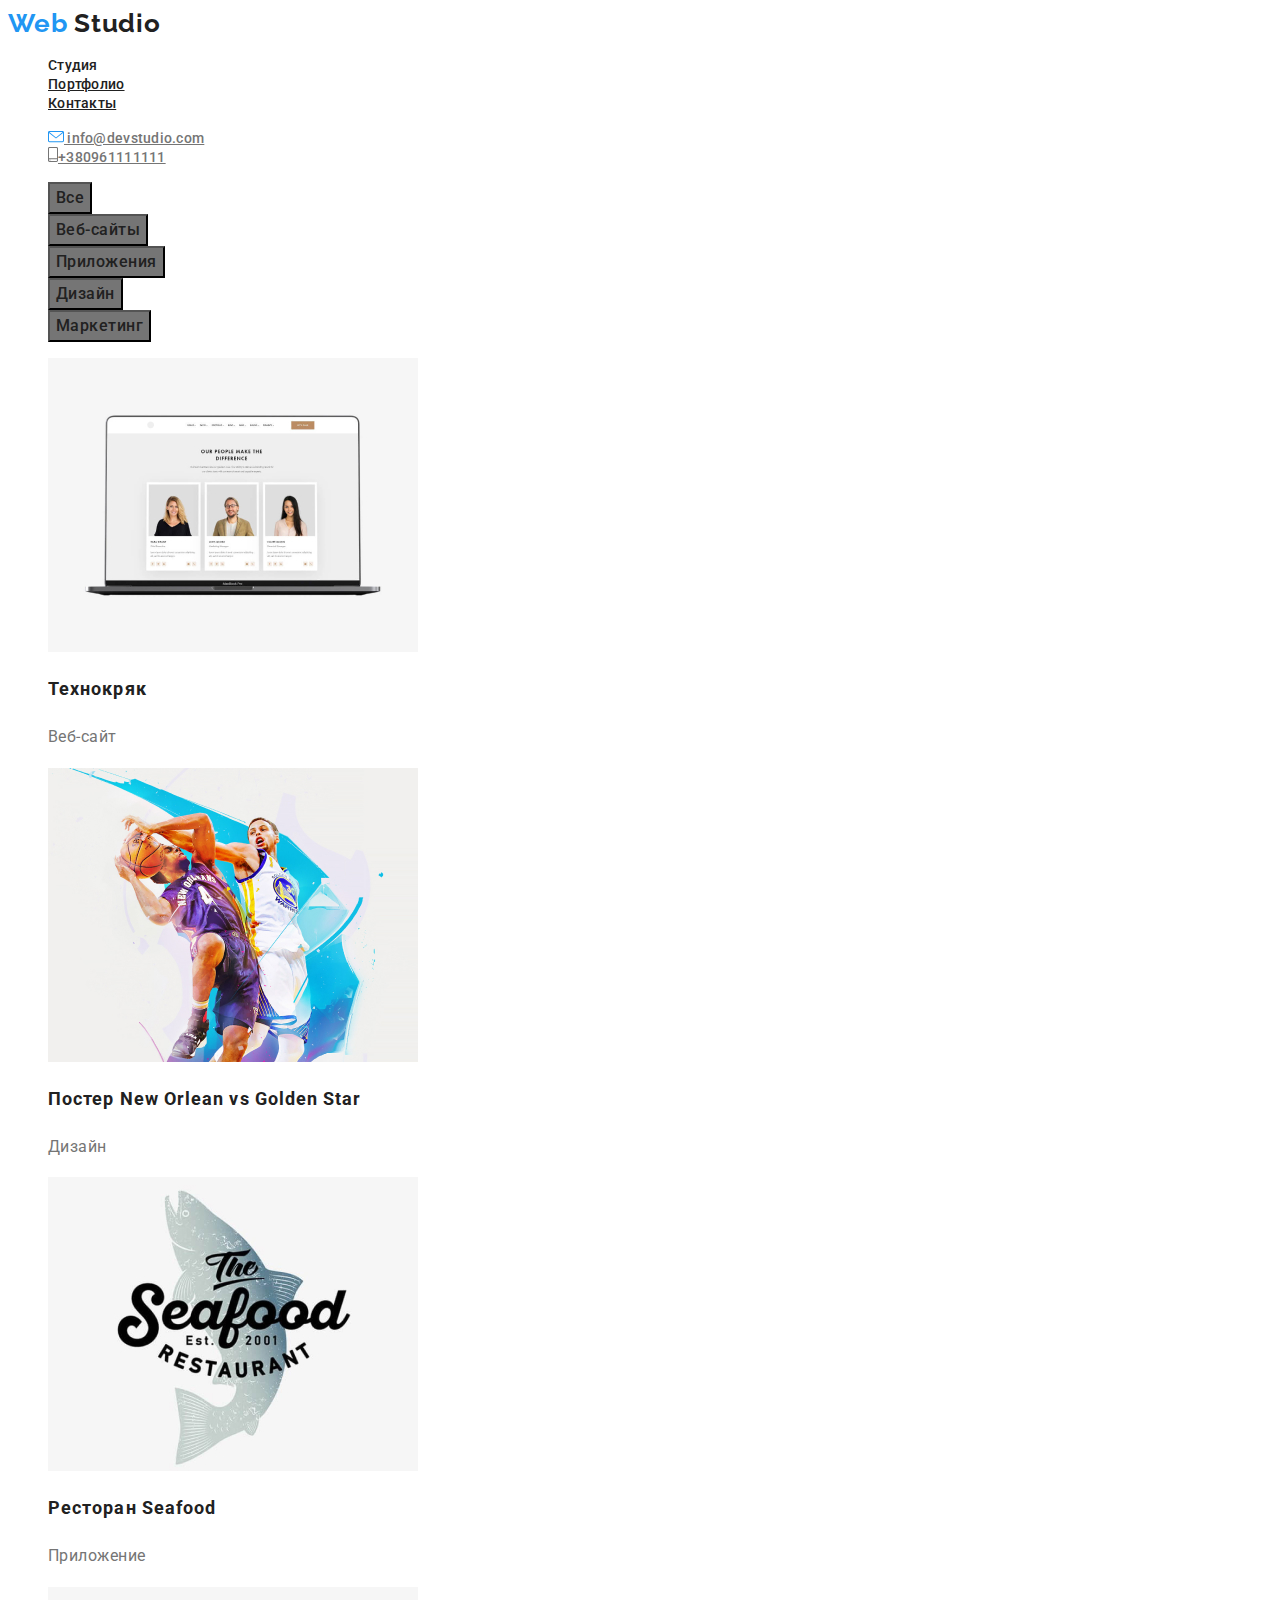
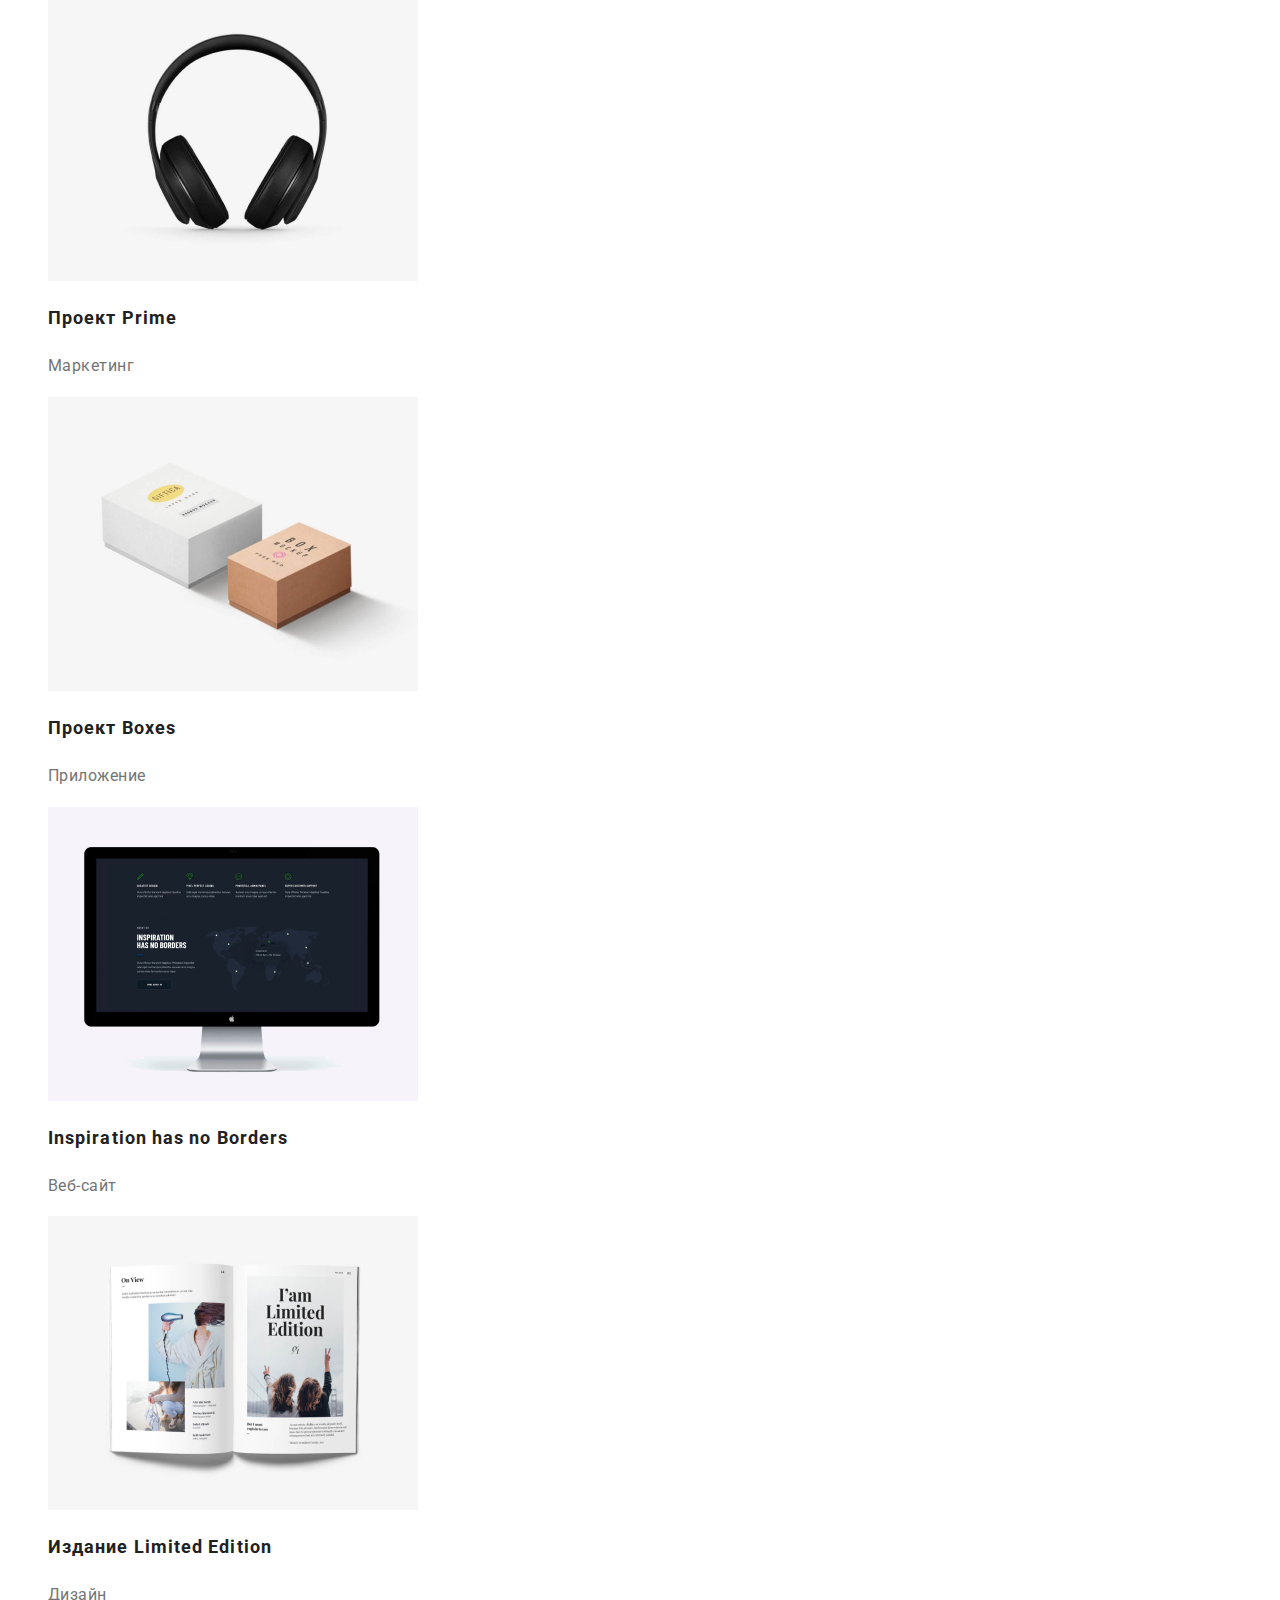
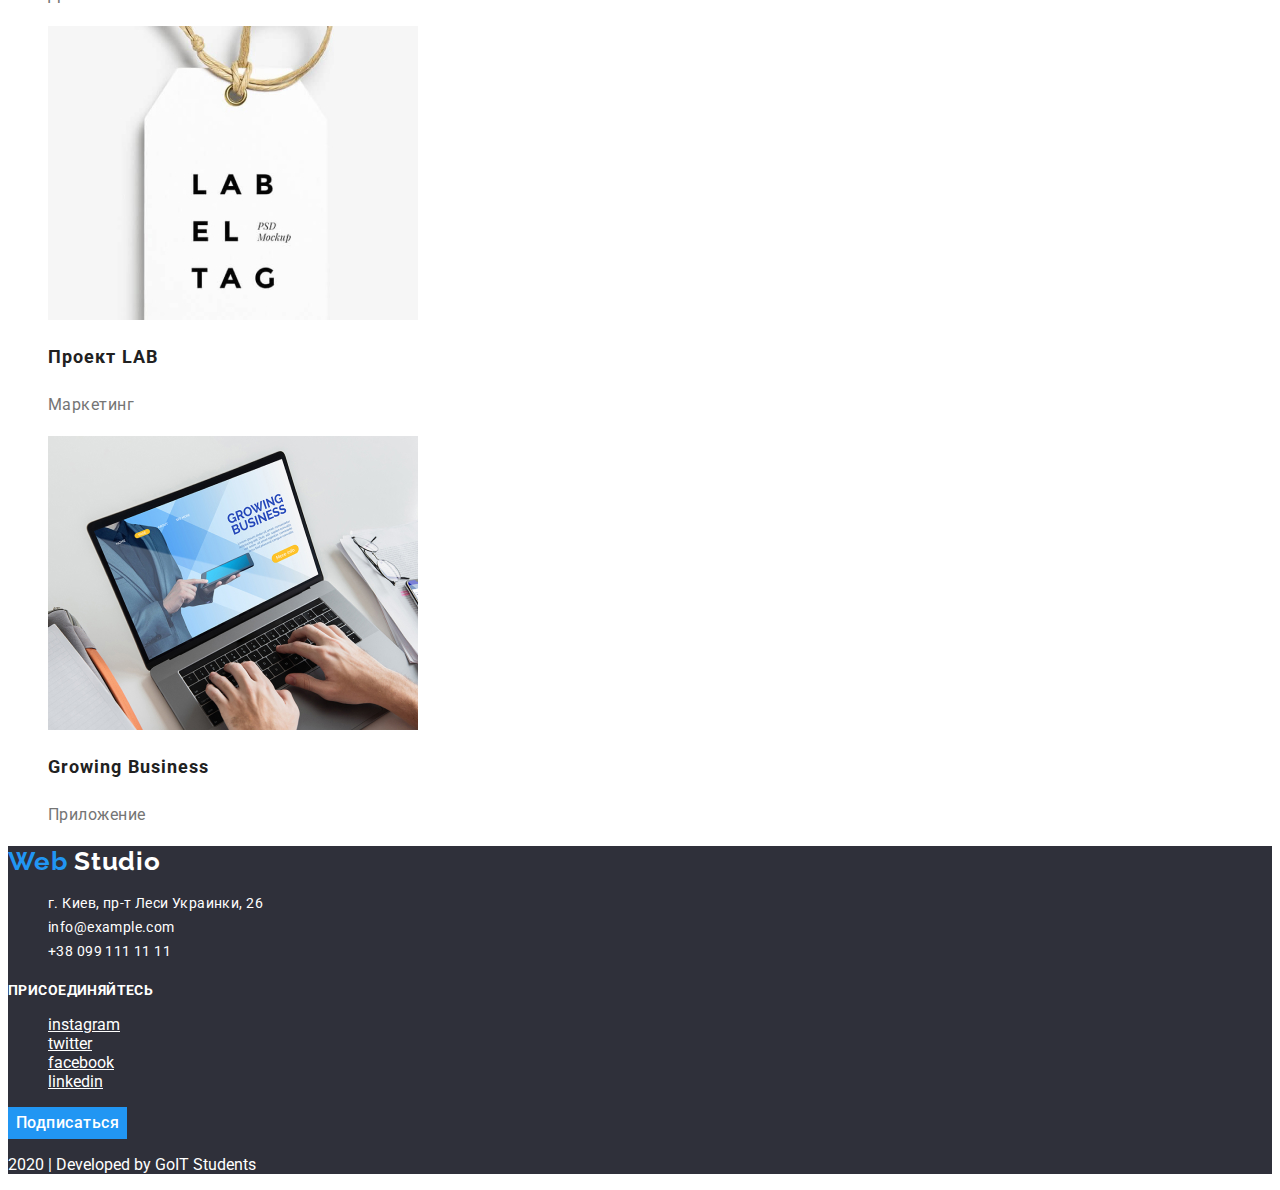
==== portfolio.html @ 643e7bea "внесла коррективы со второй работы" ====
<!DOCTYPE html>
<html lang="ru">
  <head>
    <meta charset="UTF-8" />
    <meta name="viewport" content="width=device-width, initial-scale=1.0" />
    <title>Портфолио</title>
    <link
      href="https://fonts.googleapis.com/css2?family=Raleway:wght@700&family=Roboto:wght@400;500;700&display=swap"
      rel="stylesheet"
    />
    <link rel="stylesheet" href="./styles.css" />
  </head>
  <body>
    <!--шапка-->
    <header>
      <nav>
        <a href="./index.html" class="logo"><span>Web</span> Studio</a>

        <ul class="site-nav">
          <li><a href="./index.html" class="link current">Студия</a></li>
          <li><a href="">Портфолио</a></li>
          <li><a href="">Контакты</a></li>
        </ul>

        <ul class="contacts">
          <li>
            <a href="">
              <img src="./img/envelope(hover).svg" alt="" />
              info@devstudio.com
            </a>
          </li>
          <li>
            <a href="">
              <img src="./img/smartphone.svg" alt="" />+380961111111</a
            >
          </li>
        </ul>
      </nav>
    </header>
    <main>
      <!--работы-->
      <section class="section">
        <h1 hidden>works</h1>
        <ul class="button-list">
          <li><button class="button">Все</button></li>
          <li><button class="button">Веб-сайты</button></li>
          <li><button class="button">Приложения</button></li>
          <li><button class="button">Дизайн</button></li>
          <li><button class="button">Маркетинг</button></li>
        </ul>
        <ul>
          <li>
            <img src="./img/технокряк.jpg" alt="технокряк" />
            <h2 class="works-title">Технокряк</h2>
            <p class="works-titel-item">Веб-сайт</p>
          </li>
          <li>
            <img src="./img/постер.jpg" alt="постер" />
            <h2 class="works-title">Постер New Orlean vs Golden Star</h2>
            <p class="works-titel-item">Дизайн</p>
          </li>
          <li>
            <img src="./img/ресторан.jpg" alt="ресторан" />
            <h2 class="works-title">Ресторан Seafood</h2>
            <p class="works-titel-item">Приложение</p>
          </li>
          <li>
            <img src="./img/проект.jpg" alt="проект Prime" />
            <h2 class="works-title">Проект Prime</h2>
            <p class="works-titel-item">Маркетинг</p>
          </li>
          <li>
            <img src="./img/proekt-box.jpg" alt="проект Boxes" />
            <h2 class="works-title">Проект Boxes</h2>
            <p class="works-titel-item">Приложение</p>
          </li>
          <li>
            <img src="./img/inspiration.jpg" alt="Inspiration" />
            <h2 class="works-title">Inspiration has no Borders</h2>
            <p class="works-titel-item">Веб-сайт</p>
          </li>
          <li>
            <img src="./img/издание.jpg" alt="Издание" />
            <h2 class="works-title">Издание Limited Edition</h2>
            <p class="works-titel-item">Дизайн</p>
          </li>
          <li>
            <img src="./img/проект-лаб.jpg" alt="проект лаб" />
            <h2 class="works-title">Проект LAB</h2>
            <p class="works-titel-item">Маркетинг</p>
          </li>
          <li>
            <img src="./img/growing-bussines.jpg" alt="growing bussines" />
            <h2 class="works-title">Growing Business</h2>
            <p class="works-titel-item">Приложение</p>
          </li>
        </ul>
      </section>
    </main>
    <!--футер-->
    <footer class="footer-menu">
      <div>
        <a href="./index.html" class="logo-footer"><span>Web</span> Studio</a>

        <ul class="address-list">
          <li>
            <address>
              <a href="https://goo.gl/maps/jAckmCXXSxRVk9CG7" target="_blank"
                >г. Киев, пр-т Леси Украинки, 26</a
              >
            </address>
          </li>
          <li>
            <address>
              <a href="mailto:info@example.com">info@example.com</a>
            </address>
          </li>
          <li>
            <address>
              <a href="tel:+380991111111">+38 099 111 11 11</a>
            </address>
          </li>
        </ul>
      </div>
      <div>
        <b class="call">присоединяйтесь</b>
        <ul class="link-list">
          <li>
            <a href="" aria-label="link on instagram">instagram</a>
          </li>
          <li>
            <a href="" aria-label="link on twitter">twitter</a>
          </li>
          <li>
            <a href="" aria-label="link on facebook">facebook</a>
          </li>
          <li>
            <a href="" aria-label="link on linkedin">linkedin</a>
          </li>
        </ul>
      </div>
      <button class="button secondary">Подписаться</button>
      <p>2020 | Developed by GoIT Students</p>
    </footer>
  </body>
</html>
---- styles.css ----
:root {
  --primary-text-color: #212121;
  --title-text-color: #757575;
  --accent-color: #2196f3;
  --primary-bg-color: #ffffff;
}

body {
  background-color: #ffffff;
  color: var(--primary-text-color);
  font-family: Roboto, sans-serif;
}
.logo {
  color: var(--primary-text-color);
  text-decoration: none;
  font-family: Raleway, sans-serif;
  font-weight: 700;
  font-size: 26px;
  line-height: 1.19;
  letter-spacing: 0.03em;
}
.logo-footer {
  color: var(--primary-bg-color);
  text-decoration: none;
  font-family: Raleway, sans-serif;
  font-weight: 700;
  font-size: 26px;
  line-height: 1.19;
  letter-spacing: 0.03em;
}
span {
  color: var(--accent-color);
}
ul {
  list-style: none;
}
.site-nav a {
  color: var(--primary-text-color);
  font-weight: 500;
  font-size: 14px;
  line-height: 1.14;
  letter-spacing: 0.02em;
}
.contacts a {
  color: var(--title-text-color);
  font-weight: 500;
  font-size: 14px;
  line-height: 1.14;
  letter-spacing: 0.02em;
}
.site-nav a:hover,
.site-nav a:focus {
  color: var(--accent-color);
}
.contacts a:hover,
.contacts a:focus {
  color: var(--accent-color);
}

.hero-title {
  color: var(--primary-text-color);

  font-style: normal;
  font-weight: 900;
  font-size: 44px;
  line-height: 1.3;
  text-align: center;
  letter-spacing: 0.06em;
  text-transform: uppercase;
}
.hero {
  text-align: center;
}

.section-title {
  color: var(--primary-text-color);
  font-style: normal;
  font-weight: 700;
  font-size: 36px;
  line-height: 1.2;
  text-align: center;
  letter-spacing: 0.03em;
}
.features-list,
.team-list .title {
  color: var(--primary-text-color);
}

.title {
  font-style: normal;
  font-weight: 700;
  font-size: 14px;
  line-height: 1.14;
  letter-spacing: 0.03em;
  text-transform: uppercase;
}
.works-title {
  font-style: normal;
  font-weight: bold;
  font-size: 18px;
  line-height: 2;
  letter-spacing: 0.06em;
}
.works-item {
  font-style: normal;
  font-weight: bold;
  font-size: 14px;
  line-height: 1.1;

  letter-spacing: 0.03em;
  text-transform: uppercase;
}
.works-titel-item {
  color: var(--title-text-color);
  font-style: normal;
  font-weight: normal;
  font-size: 16px;
  line-height: 1.8;
  letter-spacing: 0.03em;
}

.title-name {
  font-style: normal;
  font-weight: 500;
  font-size: 16px;
  line-height: 1.2;
  letter-spacing: 0.03em;
}
.titel-item-position {
  color: var(--title-text-color);
  font-style: normal;
  font-weight: 400;
  font-size: 16px;
  line-height: 1.2;
  letter-spacing: 0.03em;
}
.titel-item {
  color: var(--title-text-color);
  font-style: normal;
  font-weight: 400;
  font-size: 14px;
  line-height: 1.7;
  letter-spacing: 0.03em;
}

.button {
  color: var(--primary-text-color);
  background-color: var(--title-text-color);
  display: inline-block;
  text-decoration: none;
  font-family: inherit;
  font-weight: 500;
  font-size: 16px;
  line-height: 26px;
  letter-spacing: 0.03em;
}
.button:hover,
.button:focus {
  color: var(--primary-bg-color);
  background-color: var(--accent-color);
}
.button.primary,
.button.secondary {
  background-color: var(--accent-color);
  color: var(--primary-bg-color);
  border-color: transparent;
}
.button.primary {
  text-align: center;
}
.team-list a,
.clients-list a {
  color: var(--title-text-color);
}
.team-list a:hover,
.team-list a:focus,
.clients-list a:hover,
.clients-list a:focus {
  color: var(--accent-color);
}
.footer-menu {
  color: var(--primary-bg-color);
  background-color: #2f303a;
}
.link {
  text-decoration: none;
  color: var(--primary-bg-color);
}
.link-list a,
.address-list a {
  color: var(--primary-bg-color);
}
.link-list a:hover,
.link-list a:focus {
  color: var(--accent-color);
}
.address-list a {
  font-weight: 400;
  font-style: normal;
  font-size: 14px;
  line-height: 1.7;
  letter-spacing: 0.03em;
  text-decoration: none;
}
.call {
  font-weight: 700;
  font-size: 14px;
  line-height: 1.1;
  letter-spacing: 0.03em;
  text-transform: uppercase;
}
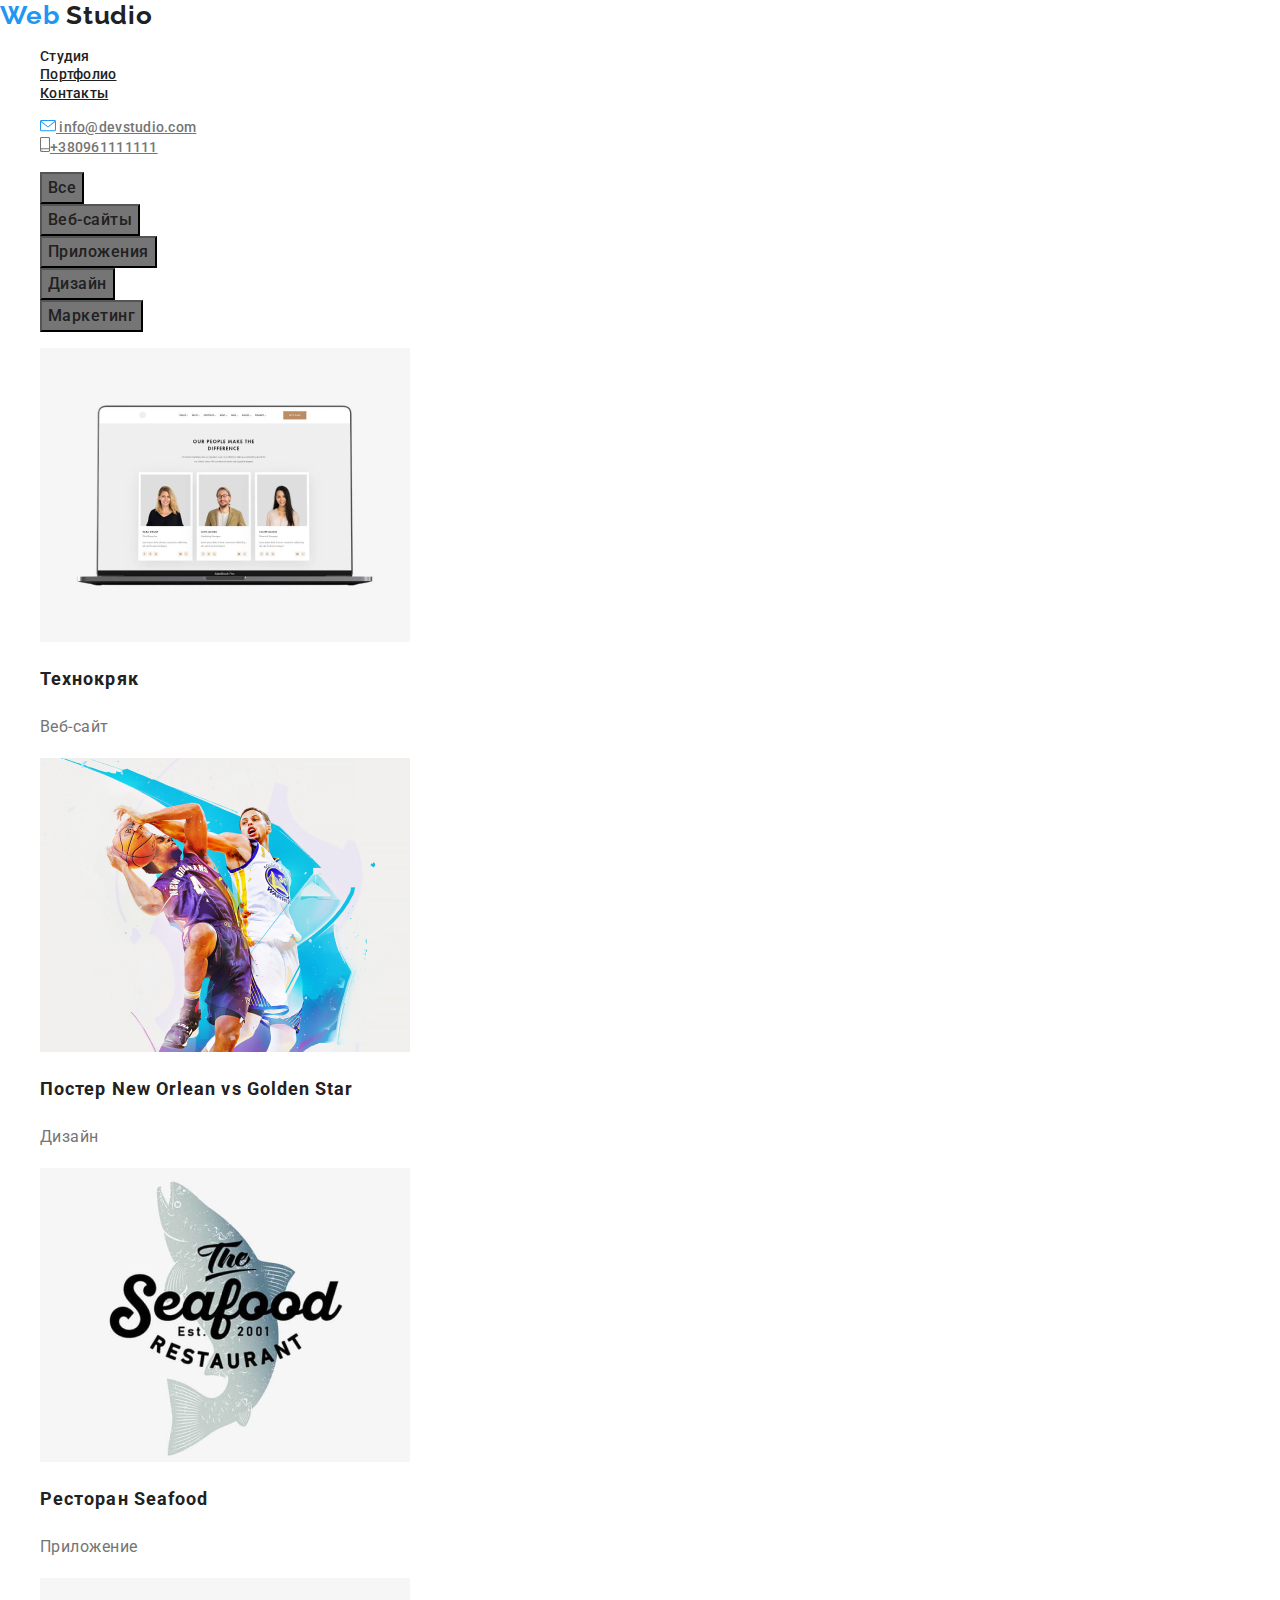
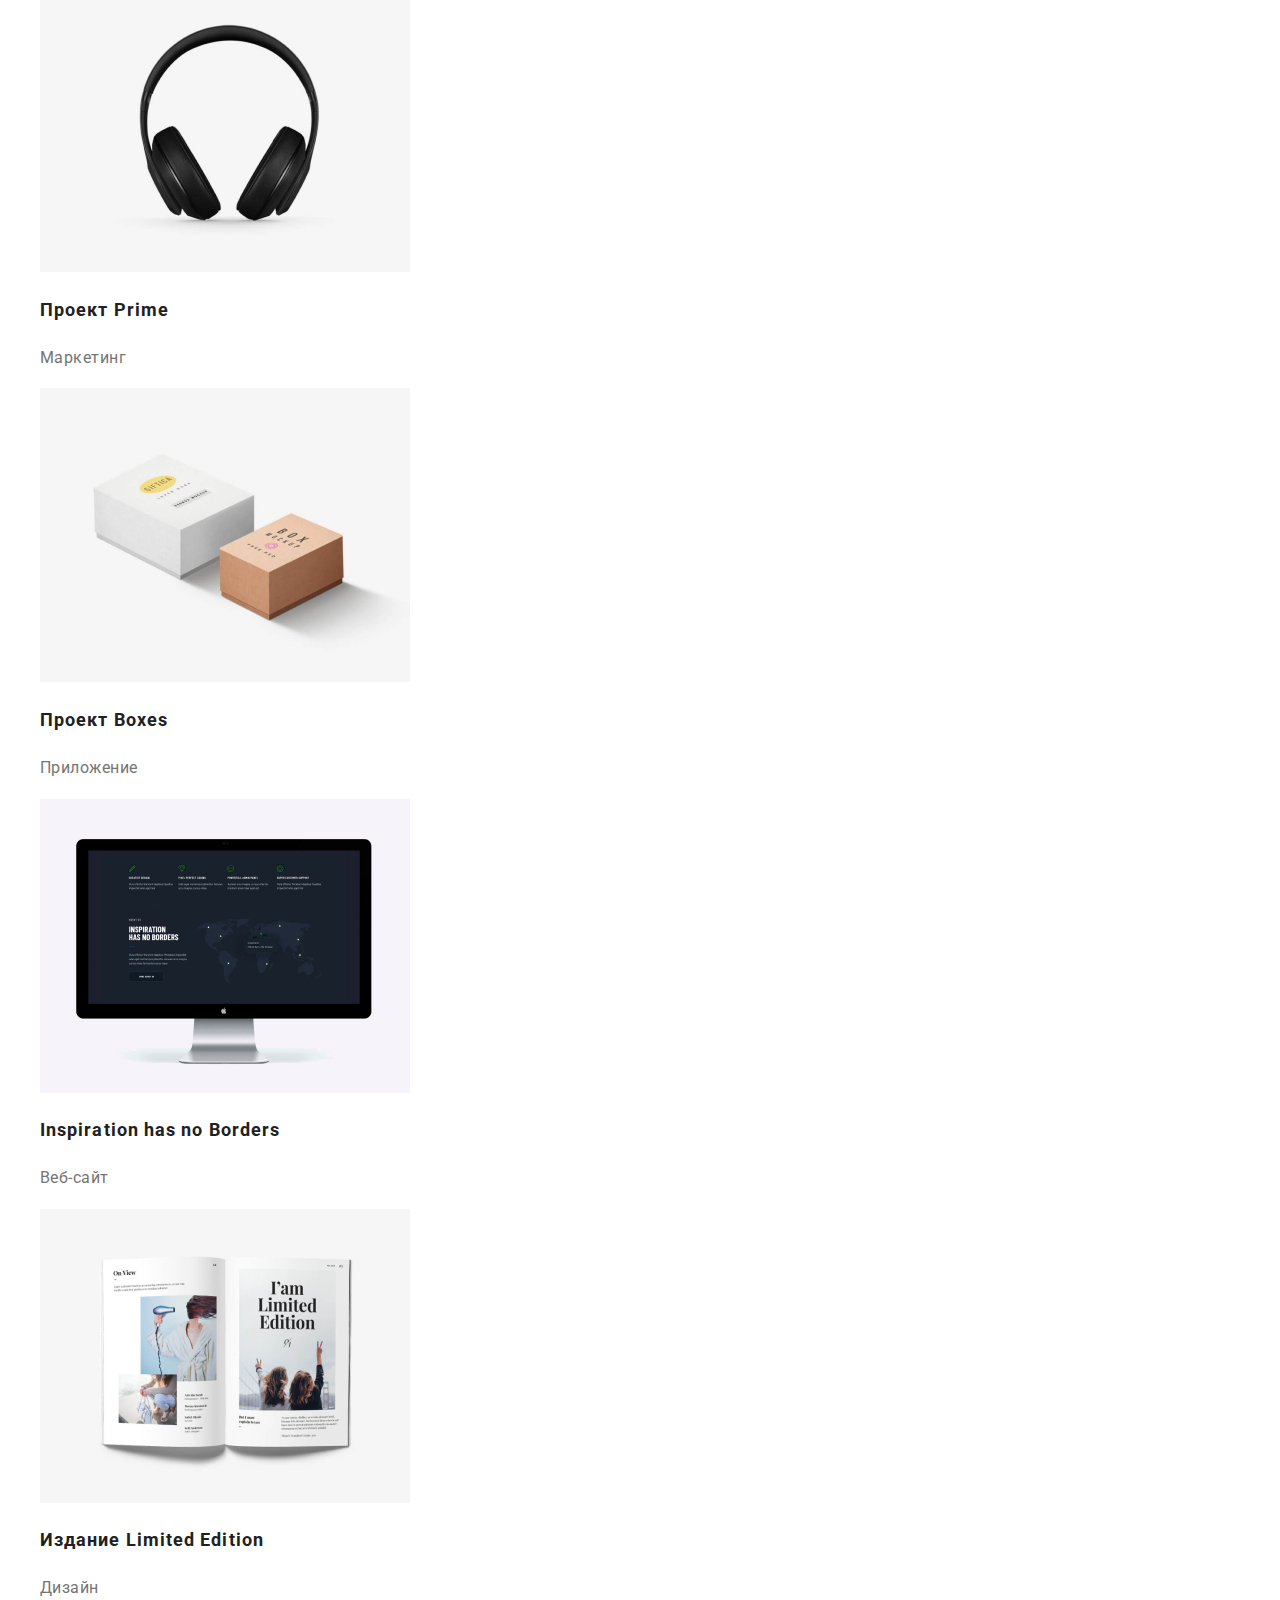
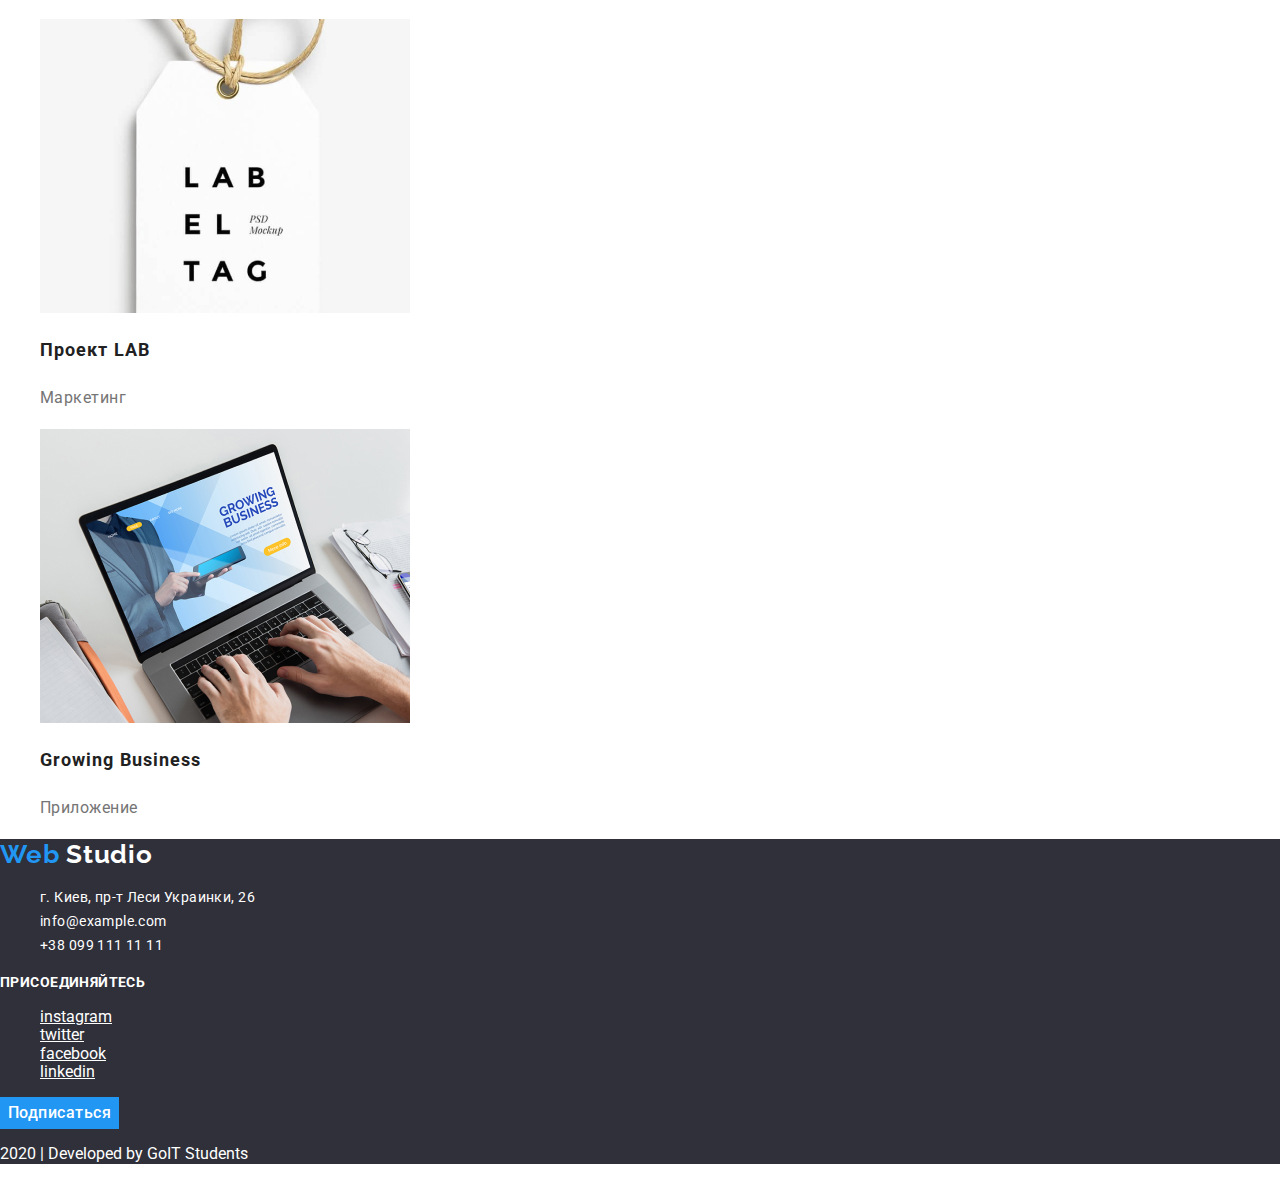
==== commit 87610656: "modern-normalize" ====
--- a/portfolio.html
+++ b/portfolio.html
@@ -7,6 +7,10 @@
     <link
       href="https://fonts.googleapis.com/css2?family=Raleway:wght@700&family=Roboto:wght@400;500;700&display=swap"
       rel="stylesheet"
+    />
+    <link
+      rel="stylesheet"
+      href="https://cdnjs.cloudflare.com/ajax/libs/modern-normalize/0.6.0/modern-normalize.min.css"
     />
     <link rel="stylesheet" href="./styles.css" />
   </head>
--- a/styles.css
+++ b/styles.css
@@ -10,6 +10,7 @@
   color: var(--primary-text-color);
   font-family: Roboto, sans-serif;
 }
+
 .logo {
   color: var(--primary-text-color);
   text-decoration: none;
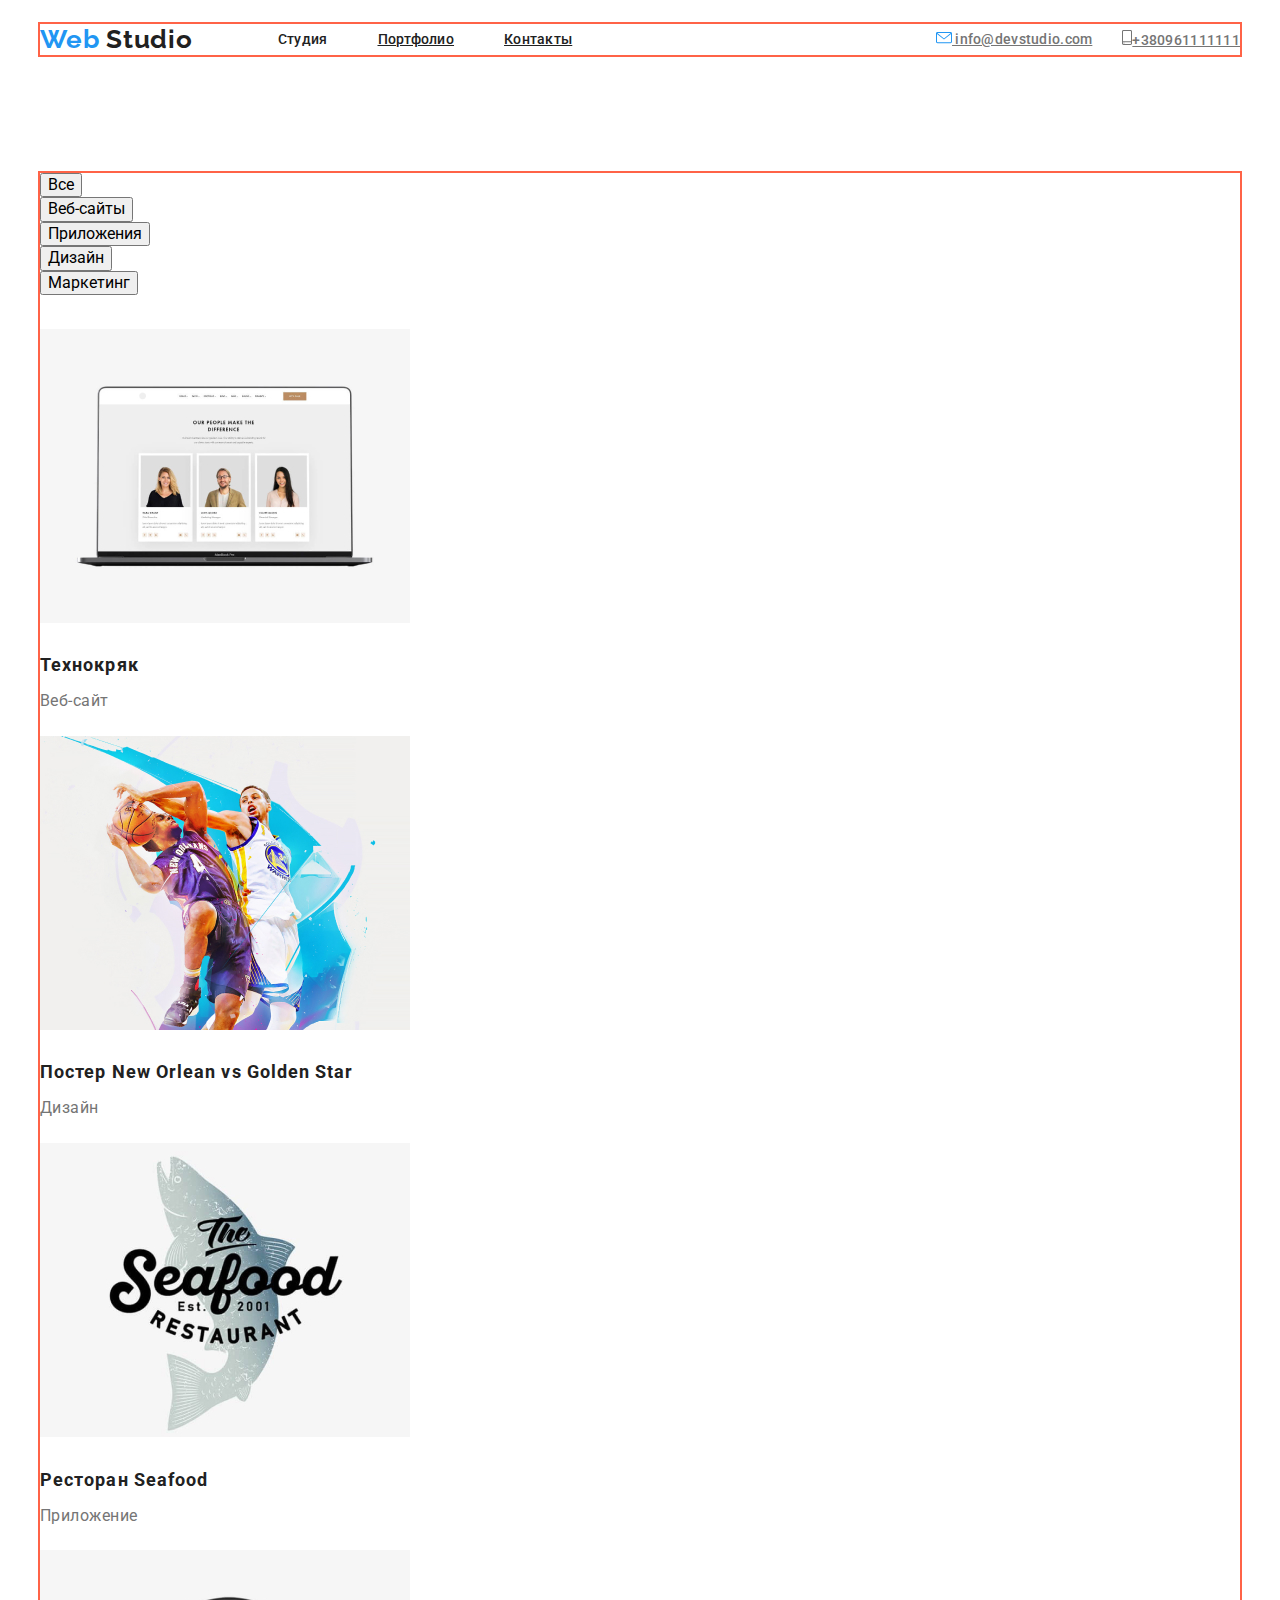
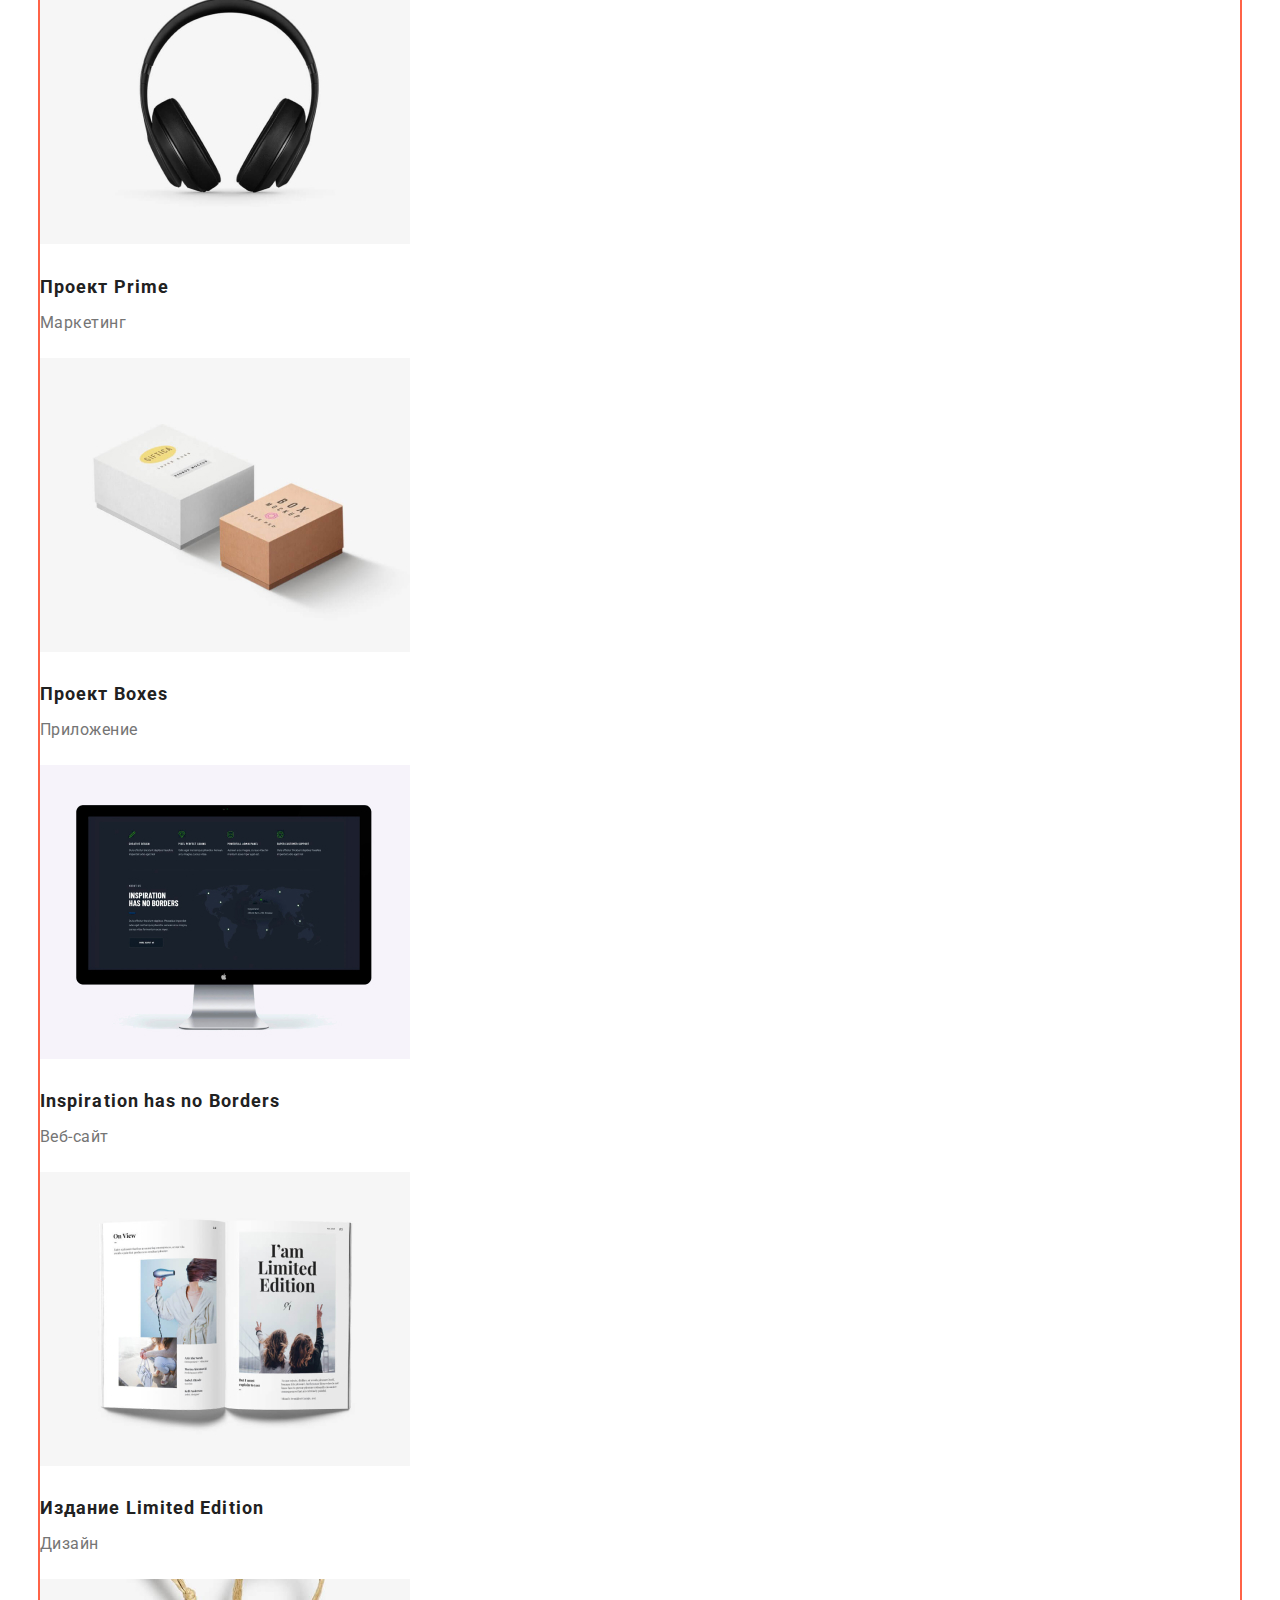
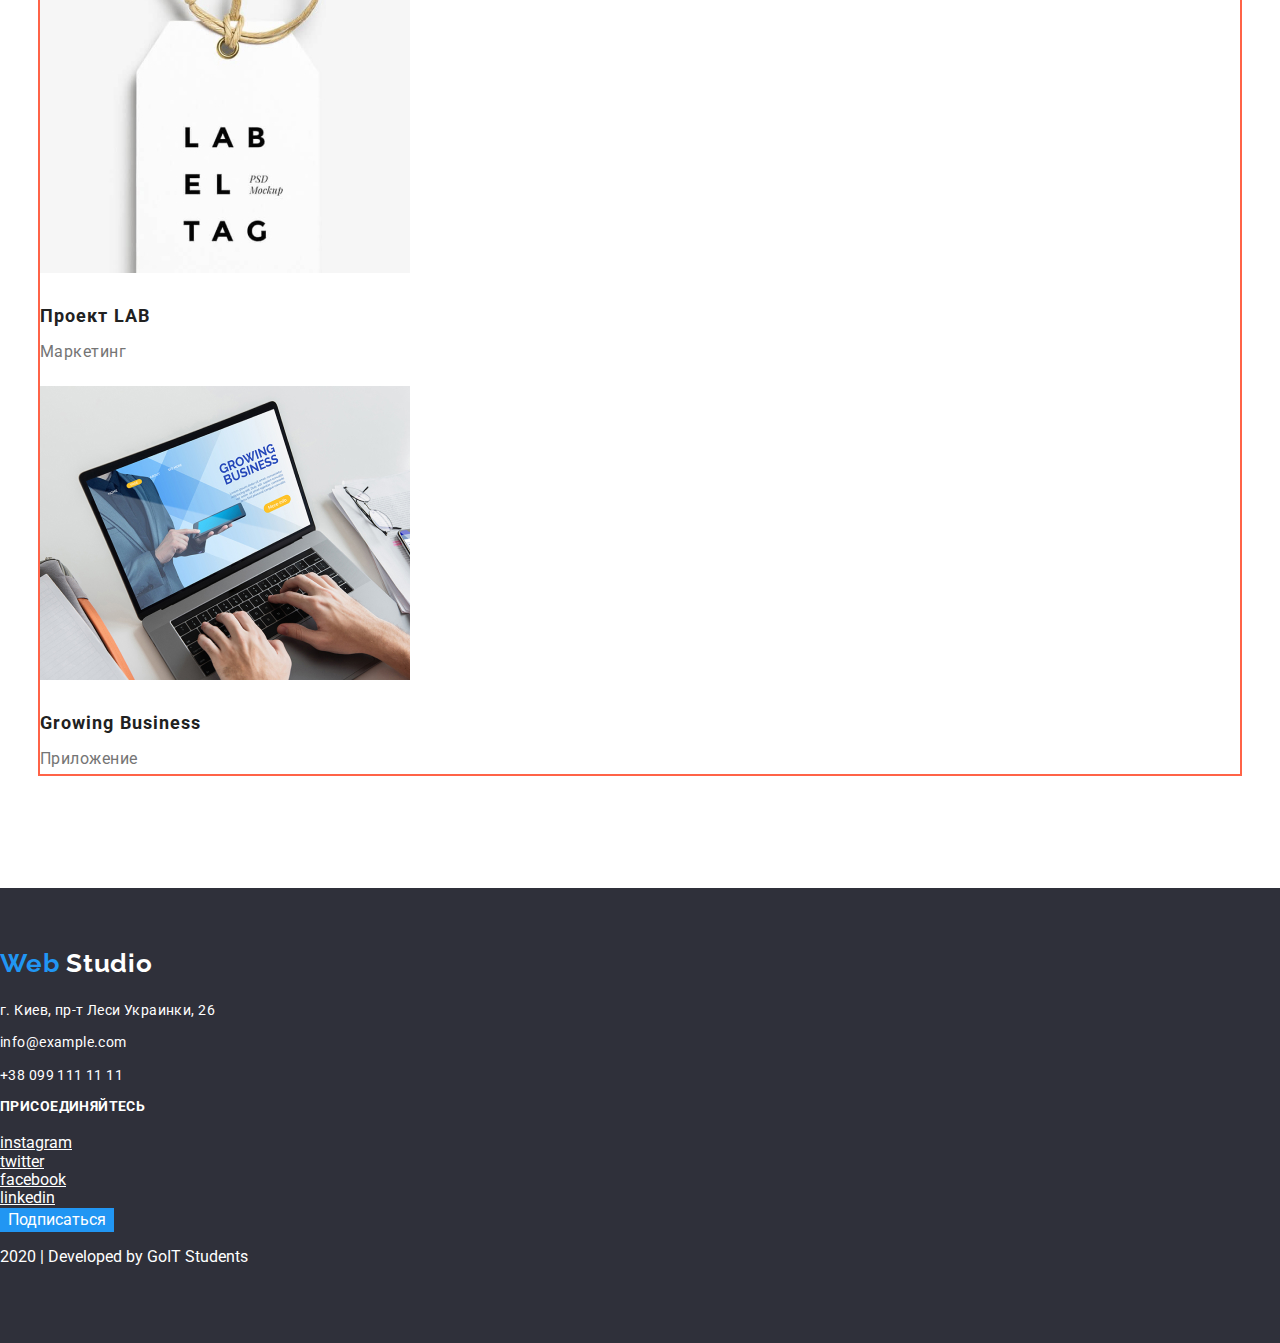
==== commit f137290e: "сделала вертикальные марджины и паддинги, обернула секции в контейнеры и пофлексила хедер" ====
--- a/portfolio.html
+++ b/portfolio.html
@@ -16,24 +16,26 @@
   </head>
   <body>
     <!--шапка-->
-    <header>
-      <nav>
+    <header class="page-header">
+      <nav class="conteiner main-nav">
         <a href="./index.html" class="logo"><span>Web</span> Studio</a>
 
         <ul class="site-nav">
-          <li><a href="./index.html" class="link current">Студия</a></li>
-          <li><a href="">Портфолио</a></li>
-          <li><a href="">Контакты</a></li>
+          <li class="item">
+            <a href="./index.html" class="link current">Студия</a>
+          </li>
+          <li class="item"><a href="">Портфолио</a></li>
+          <li class="item"><a href="">Контакты</a></li>
         </ul>
 
         <ul class="contacts">
-          <li>
+          <li class="contacts-item">
             <a href="">
               <img src="./img/envelope(hover).svg" alt="" />
               info@devstudio.com
             </a>
           </li>
-          <li>
+          <li class="contacts-item">
             <a href="">
               <img src="./img/smartphone.svg" alt="" />+380961111111</a
             >
@@ -43,62 +45,64 @@
     </header>
     <main>
       <!--работы-->
-      <section class="section">
-        <h1 hidden>works</h1>
-        <ul class="button-list">
-          <li><button class="button">Все</button></li>
-          <li><button class="button">Веб-сайты</button></li>
-          <li><button class="button">Приложения</button></li>
-          <li><button class="button">Дизайн</button></li>
-          <li><button class="button">Маркетинг</button></li>
-        </ul>
-        <ul>
-          <li>
-            <img src="./img/технокряк.jpg" alt="технокряк" />
-            <h2 class="works-title">Технокряк</h2>
-            <p class="works-titel-item">Веб-сайт</p>
-          </li>
-          <li>
-            <img src="./img/постер.jpg" alt="постер" />
-            <h2 class="works-title">Постер New Orlean vs Golden Star</h2>
-            <p class="works-titel-item">Дизайн</p>
-          </li>
-          <li>
-            <img src="./img/ресторан.jpg" alt="ресторан" />
-            <h2 class="works-title">Ресторан Seafood</h2>
-            <p class="works-titel-item">Приложение</p>
-          </li>
-          <li>
-            <img src="./img/проект.jpg" alt="проект Prime" />
-            <h2 class="works-title">Проект Prime</h2>
-            <p class="works-titel-item">Маркетинг</p>
-          </li>
-          <li>
-            <img src="./img/proekt-box.jpg" alt="проект Boxes" />
-            <h2 class="works-title">Проект Boxes</h2>
-            <p class="works-titel-item">Приложение</p>
-          </li>
-          <li>
-            <img src="./img/inspiration.jpg" alt="Inspiration" />
-            <h2 class="works-title">Inspiration has no Borders</h2>
-            <p class="works-titel-item">Веб-сайт</p>
-          </li>
-          <li>
-            <img src="./img/издание.jpg" alt="Издание" />
-            <h2 class="works-title">Издание Limited Edition</h2>
-            <p class="works-titel-item">Дизайн</p>
-          </li>
-          <li>
-            <img src="./img/проект-лаб.jpg" alt="проект лаб" />
-            <h2 class="works-title">Проект LAB</h2>
-            <p class="works-titel-item">Маркетинг</p>
-          </li>
-          <li>
-            <img src="./img/growing-bussines.jpg" alt="growing bussines" />
-            <h2 class="works-title">Growing Business</h2>
-            <p class="works-titel-item">Приложение</p>
-          </li>
-        </ul>
+      <section class="section-filter">
+        <div class="conteiner">
+          <h1 hidden>works</h1>
+          <ul class="button-list">
+            <li><button class="button">Все</button></li>
+            <li><button class="button">Веб-сайты</button></li>
+            <li><button class="button">Приложения</button></li>
+            <li><button class="button">Дизайн</button></li>
+            <li><button class="button">Маркетинг</button></li>
+          </ul>
+          <ul>
+            <li>
+              <img src="./img/технокряк.jpg" alt="технокряк" />
+              <h2 class="works-title">Технокряк</h2>
+              <p class="works-titel-item">Веб-сайт</p>
+            </li>
+            <li>
+              <img src="./img/постер.jpg" alt="постер" />
+              <h2 class="works-title">Постер New Orlean vs Golden Star</h2>
+              <p class="works-titel-item">Дизайн</p>
+            </li>
+            <li>
+              <img src="./img/ресторан.jpg" alt="ресторан" />
+              <h2 class="works-title">Ресторан Seafood</h2>
+              <p class="works-titel-item">Приложение</p>
+            </li>
+            <li>
+              <img src="./img/проект.jpg" alt="проект Prime" />
+              <h2 class="works-title">Проект Prime</h2>
+              <p class="works-titel-item">Маркетинг</p>
+            </li>
+            <li>
+              <img src="./img/proekt-box.jpg" alt="проект Boxes" />
+              <h2 class="works-title">Проект Boxes</h2>
+              <p class="works-titel-item">Приложение</p>
+            </li>
+            <li>
+              <img src="./img/inspiration.jpg" alt="Inspiration" />
+              <h2 class="works-title">Inspiration has no Borders</h2>
+              <p class="works-titel-item">Веб-сайт</p>
+            </li>
+            <li>
+              <img src="./img/издание.jpg" alt="Издание" />
+              <h2 class="works-title">Издание Limited Edition</h2>
+              <p class="works-titel-item">Дизайн</p>
+            </li>
+            <li>
+              <img src="./img/проект-лаб.jpg" alt="проект лаб" />
+              <h2 class="works-title">Проект LAB</h2>
+              <p class="works-titel-item">Маркетинг</p>
+            </li>
+            <li>
+              <img src="./img/growing-bussines.jpg" alt="growing bussines" />
+              <h2 class="works-title">Growing Business</h2>
+              <p class="works-titel-item">Приложение</p>
+            </li>
+          </ul>
+        </div>
       </section>
     </main>
     <!--футер-->
--- a/styles.css
+++ b/styles.css
@@ -22,6 +22,8 @@
 }
 .logo-footer {
   color: var(--primary-bg-color);
+  display: inline-block;
+  margin-bottom: 20px;
   text-decoration: none;
   font-family: Raleway, sans-serif;
   font-weight: 700;
@@ -34,6 +36,14 @@
 }
 ul {
   list-style: none;
+  padding: 0;
+  margin: 0;
+}
+.conteiner {
+  margin-left: auto;
+  margin-right: auto;
+  width: 1200px;
+  outline: 2px solid tomato;
 }
 .site-nav a {
   color: var(--primary-text-color);
@@ -42,6 +52,17 @@
   line-height: 1.14;
   letter-spacing: 0.02em;
 }
+.site-nav {
+  display: flex; 
+  margin-left: 85px;
+}
+.site-nav .item:not(:last-child) {
+  margin-right: 50px;
+}
+.main-nav {
+  display: flex;
+  align-items: center;
+}
 .contacts a {
   color: var(--title-text-color);
   font-weight: 500;
@@ -49,6 +70,15 @@
   line-height: 1.14;
   letter-spacing: 0.02em;
 }
+.contacts {
+  display: flex; 
+  margin-left: auto;
+}
+.contacts .contacts-item:not(:last-child) {
+  margin-right: 30px;
+}
+
+
 .site-nav a:hover,
 .site-nav a:focus {
   color: var(--accent-color);
@@ -60,7 +90,8 @@
 
 .hero-title {
   color: var(--primary-text-color);
-
+  margin-top: 0px;
+  margin-bottom: 30px;
   font-style: normal;
   font-weight: 900;
   font-size: 44px;
@@ -69,12 +100,41 @@
   letter-spacing: 0.06em;
   text-transform: uppercase;
 }
+.page-header {
+  padding-top: 24px;
+  padding-bottom: 25px;
+}
 .hero {
+  padding-top: 200px;
+  padding-bottom: 200px;
   text-align: center;
 }
+.section {
+  padding-top: 47px;
+  padding-bottom: 47px;
+}
+.section-works {
+  padding-top: 47px;
+  padding-bottom: 94px;
+}
+.section-team {
+  background-color: #F5F4FA;
+  padding-top: 94px;
+  padding-bottom: 94px;
+}
+.section-clients {
+  padding-top: 94px;
+  padding-bottom: 94px;
+}
+.section-filter {
+  padding-top: 93px;
+  padding-bottom: 94px;
+}
 
 .section-title {
   color: var(--primary-text-color);
+  margin-top: 0;
+  margin-bottom: 50px;
   font-style: normal;
   font-weight: 700;
   font-size: 36px;
@@ -87,7 +147,10 @@
   color: var(--primary-text-color);
 }
 
+
 .title {
+  margin-top: 30px;
+  margin-bottom: 10px;
   font-style: normal;
   font-weight: 700;
   font-size: 14px;
@@ -96,6 +159,9 @@
   text-transform: uppercase;
 }
 .works-title {
+  margin-top: 0;
+  margin-bottom: 4px;
+  padding-top: 20px;
   font-style: normal;
   font-weight: bold;
   font-size: 18px;
@@ -113,6 +179,8 @@
 }
 .works-titel-item {
   color: var(--title-text-color);
+  margin-top: 0;
+  margin-bottom: 20px;
   font-style: normal;
   font-weight: normal;
   font-size: 16px;
@@ -120,7 +188,11 @@
   letter-spacing: 0.03em;
 }
 
+
 .title-name {
+  margin-top: 0;
+  margin-bottom: 10px;
+  padding-top: 30px;
   font-style: normal;
   font-weight: 500;
   font-size: 16px;
@@ -129,6 +201,8 @@
 }
 .titel-item-position {
   color: var(--title-text-color);
+  margin-bottom: 16px;
+  margin-top: 0;
   font-style: normal;
   font-weight: 400;
   font-size: 16px;
@@ -136,6 +210,8 @@
   letter-spacing: 0.03em;
 }
 .titel-item {
+  margin-top: 0;
+  margin-bottom: 0;
   color: var(--title-text-color);
   font-style: normal;
   font-weight: 400;
@@ -144,6 +220,8 @@
   letter-spacing: 0.03em;
 }
 
+
+}
 .button {
   color: var(--primary-text-color);
   background-color: var(--title-text-color);
@@ -165,9 +243,9 @@
   background-color: var(--accent-color);
   color: var(--primary-bg-color);
   border-color: transparent;
-}
-.button.primary {
-  text-align: center;
+  
+}
+
 }
 .team-list a,
 .clients-list a {
@@ -182,6 +260,8 @@
 .footer-menu {
   color: var(--primary-bg-color);
   background-color: #2f303a;
+  padding-top: 60px;
+  padding-bottom: 60px;
 }
 .link {
   text-decoration: none;
@@ -196,6 +276,8 @@
   color: var(--accent-color);
 }
 .address-list a {
+  display: inline-block;
+  margin-bottom: 9px;
   font-weight: 400;
   font-style: normal;
   font-size: 14px;
@@ -204,9 +286,16 @@
   text-decoration: none;
 }
 .call {
+  display: inline-block;
+  margin-bottom: 20px;
   font-weight: 700;
   font-size: 14px;
   line-height: 1.1;
   letter-spacing: 0.03em;
   text-transform: uppercase;
 }
+.button-list {
+  margin-top: 0;
+  margin-bottom: 34px;
+}
+
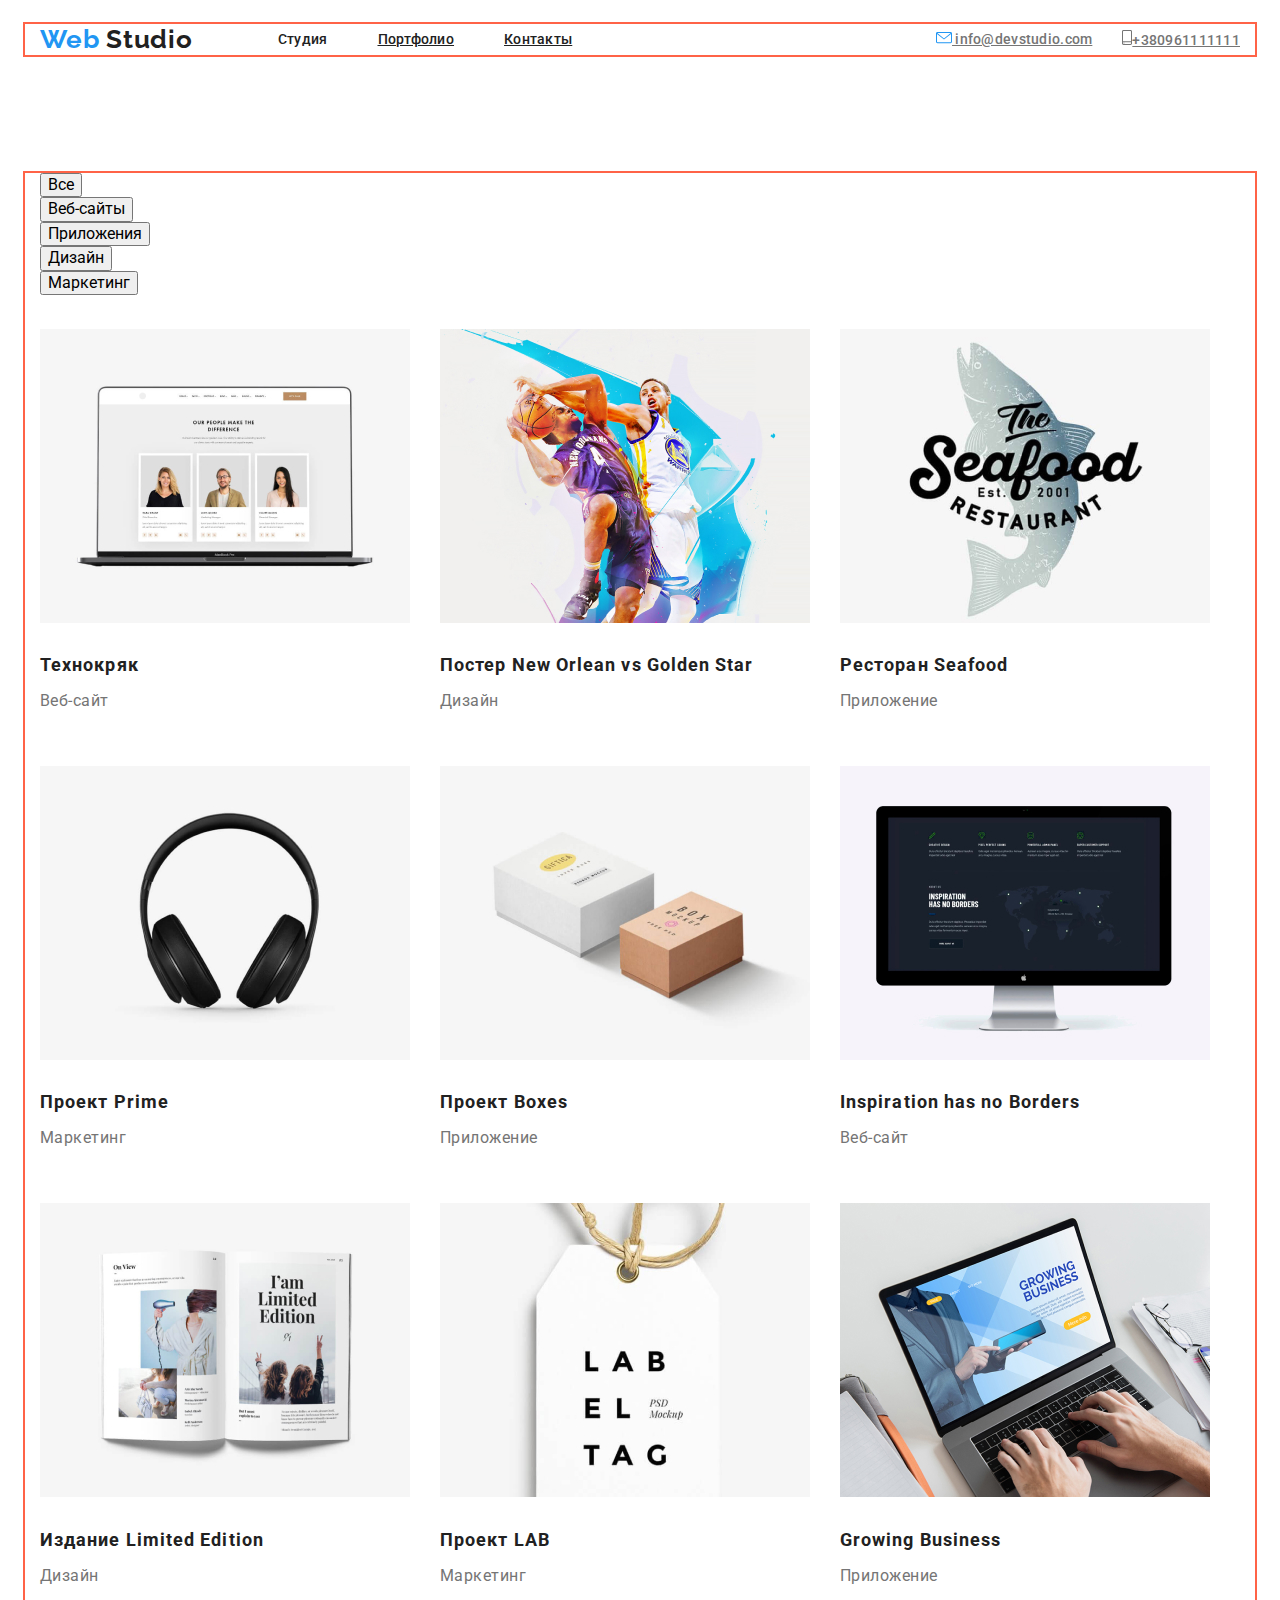
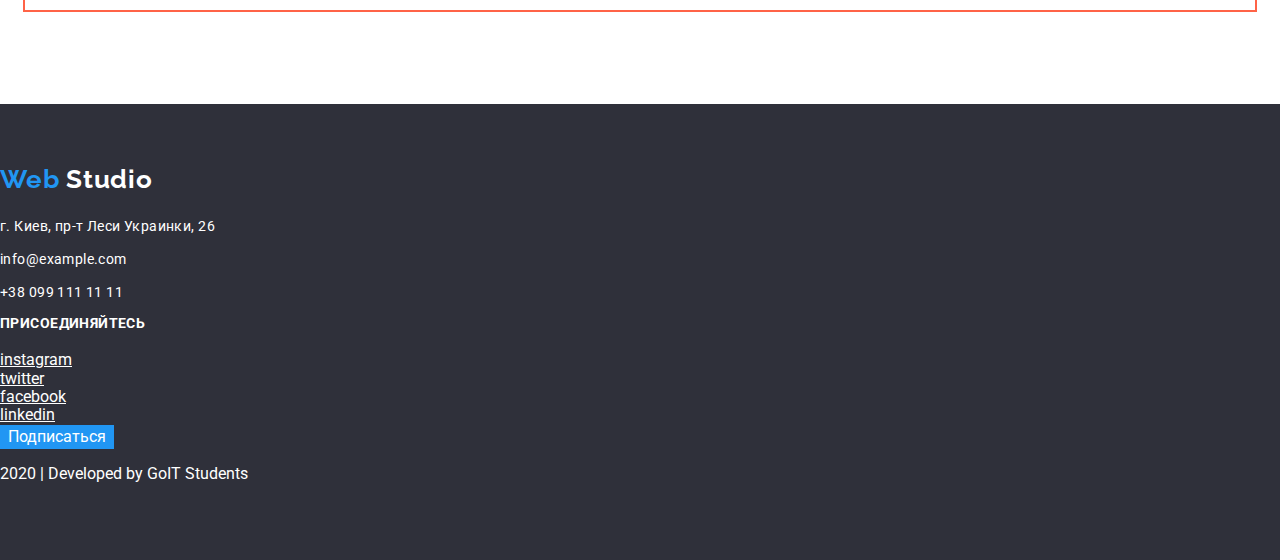
==== commit 387e0ad3: "сделала флекс для страницы портфолио и главная" ====
--- a/portfolio.html
+++ b/portfolio.html
@@ -55,48 +55,48 @@
             <li><button class="button">Дизайн</button></li>
             <li><button class="button">Маркетинг</button></li>
           </ul>
-          <ul>
-            <li>
+          <ul class="works">
+            <li class="works-list-item">
               <img src="./img/технокряк.jpg" alt="технокряк" />
               <h2 class="works-title">Технокряк</h2>
               <p class="works-titel-item">Веб-сайт</p>
             </li>
-            <li>
+            <li class="works-list-item">
               <img src="./img/постер.jpg" alt="постер" />
               <h2 class="works-title">Постер New Orlean vs Golden Star</h2>
               <p class="works-titel-item">Дизайн</p>
             </li>
-            <li>
+            <li class="works-list-item">
               <img src="./img/ресторан.jpg" alt="ресторан" />
               <h2 class="works-title">Ресторан Seafood</h2>
               <p class="works-titel-item">Приложение</p>
             </li>
-            <li>
+            <li class="works-list-item">
               <img src="./img/проект.jpg" alt="проект Prime" />
               <h2 class="works-title">Проект Prime</h2>
               <p class="works-titel-item">Маркетинг</p>
             </li>
-            <li>
+            <li class="works-list-item">
               <img src="./img/proekt-box.jpg" alt="проект Boxes" />
               <h2 class="works-title">Проект Boxes</h2>
               <p class="works-titel-item">Приложение</p>
             </li>
-            <li>
+            <li class="works-list-item">
               <img src="./img/inspiration.jpg" alt="Inspiration" />
               <h2 class="works-title">Inspiration has no Borders</h2>
               <p class="works-titel-item">Веб-сайт</p>
             </li>
-            <li>
+            <li class="works-list-item">
               <img src="./img/издание.jpg" alt="Издание" />
               <h2 class="works-title">Издание Limited Edition</h2>
               <p class="works-titel-item">Дизайн</p>
             </li>
-            <li>
+            <li class="works-list-item">
               <img src="./img/проект-лаб.jpg" alt="проект лаб" />
               <h2 class="works-title">Проект LAB</h2>
               <p class="works-titel-item">Маркетинг</p>
             </li>
-            <li>
+            <li class="works-list-item">
               <img src="./img/growing-bussines.jpg" alt="growing bussines" />
               <h2 class="works-title">Growing Business</h2>
               <p class="works-titel-item">Приложение</p>
--- a/styles.css
+++ b/styles.css
@@ -42,7 +42,9 @@
 .conteiner {
   margin-left: auto;
   margin-right: auto;
-  width: 1200px;
+  padding-left: 15px;
+  padding-right: 15px;
+  width: 1230px;
   outline: 2px solid tomato;
 }
 .site-nav a {
@@ -146,6 +148,22 @@
 .team-list .title {
   color: var(--primary-text-color);
 }
+.features-list {
+  display: flex;
+}
+.works-list {
+  display: flex;
+}
+.team-list {
+  display: flex;
+}
+.clients-list {
+  display: flex;
+}
+.works {
+  display: flex;
+  flex-wrap: wrap;
+}
 
 
 .title {
@@ -187,6 +205,26 @@
   line-height: 1.8;
   letter-spacing: 0.03em;
 }
+.works-list-item {
+  width: 370px;
+  /*width: calc((100%-60px)/3);*/
+  margin-right: 30px;
+  margin-bottom: 30px;
+}
+.works-list-item:nth-child(3n) {
+  margin-right: 0;
+}
+.works-list-item:nth-last-child(-n+3) {
+  margin-bottom: 0;
+}
+.button-list {
+  display: flex;
+  justify-content: center; 
+}
+.button-list:not(:last-child) {
+  display: block;
+  margin-right: 8px;
+}
 
 
 .title-name {
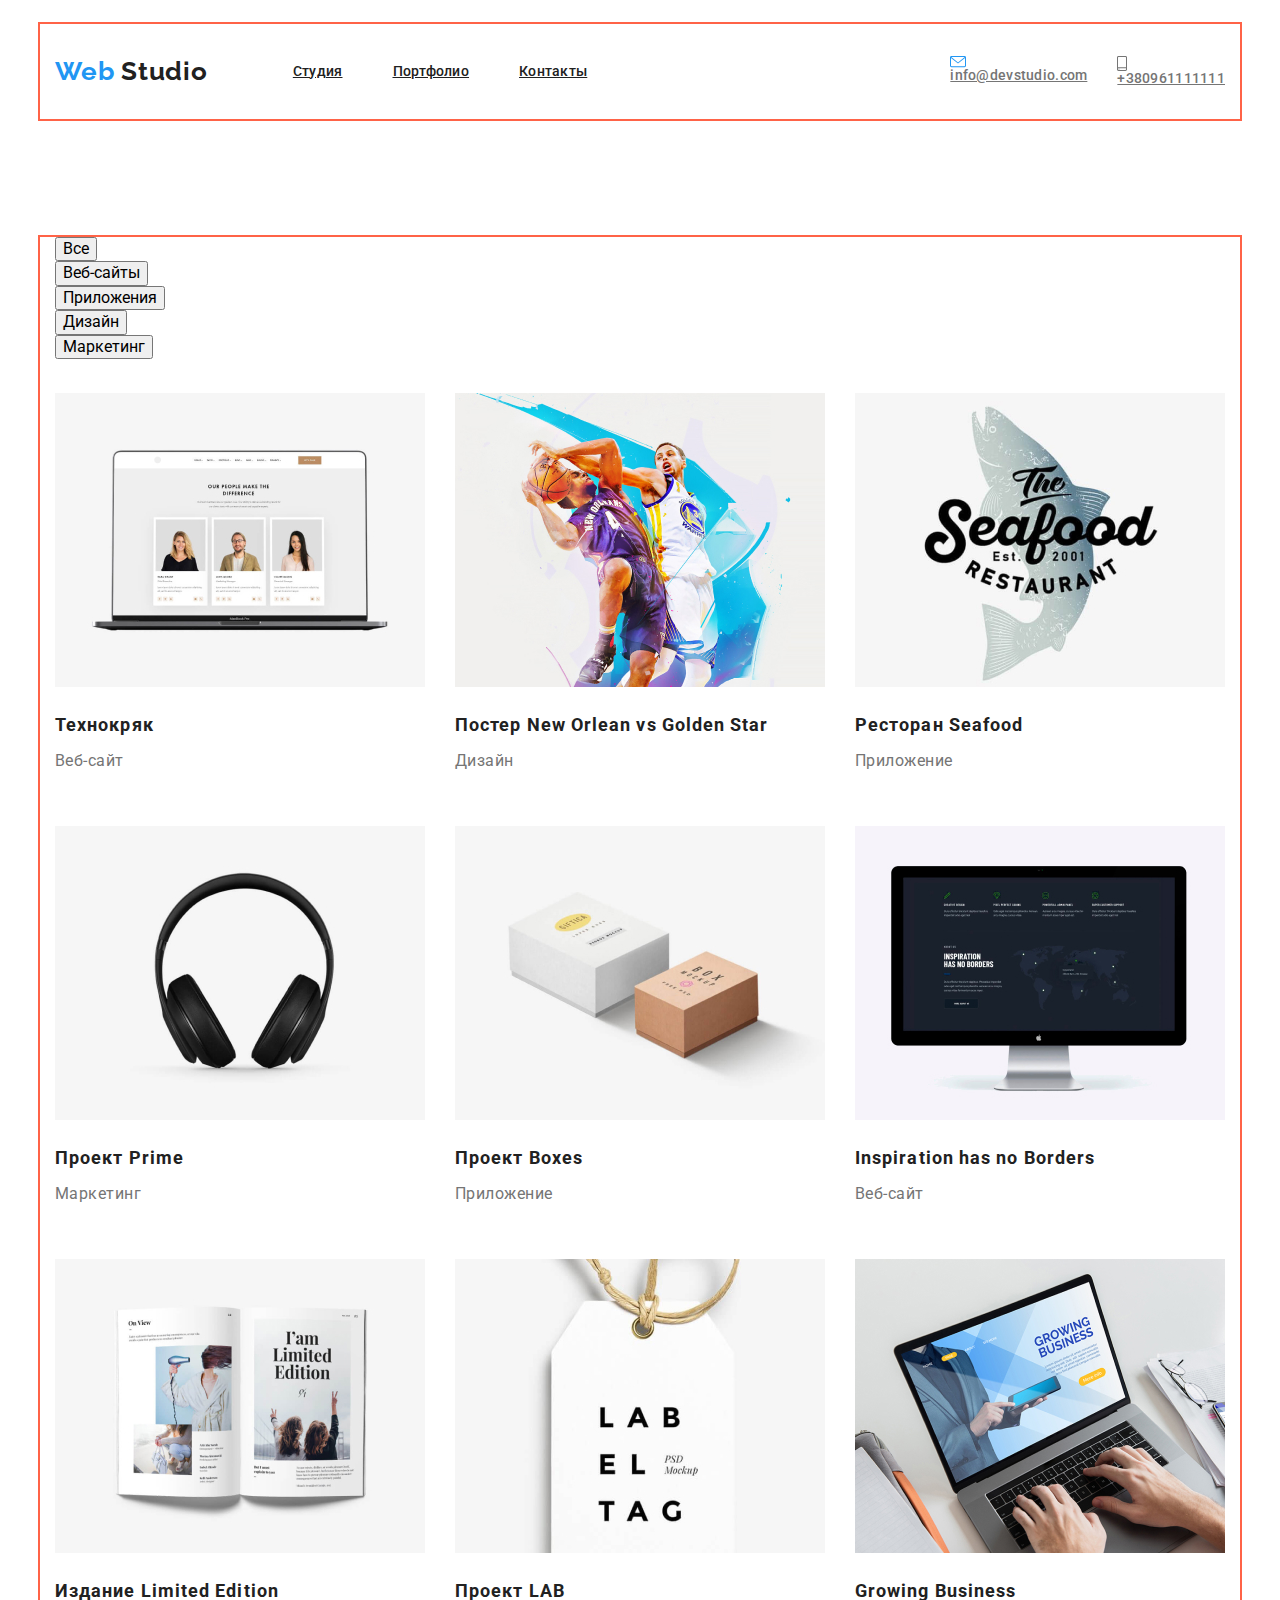
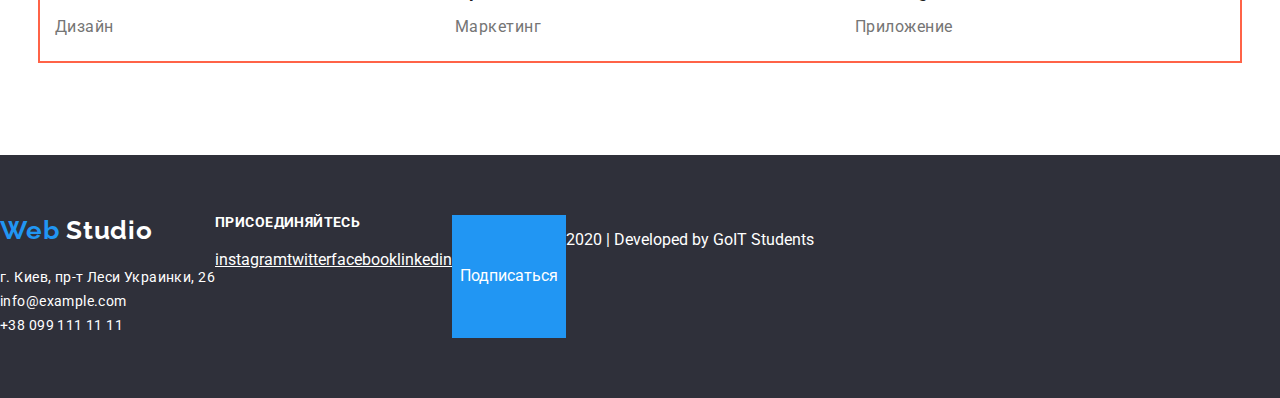
==== commit 27ab2a44: "вставила img в ссылки,сделала футер" ====
--- a/portfolio.html
+++ b/portfolio.html
@@ -22,21 +22,23 @@
 
         <ul class="site-nav">
           <li class="item">
-            <a href="./index.html" class="link current">Студия</a>
+            <a class="site-nav-link" href="./index.html" class="link current"
+              >Студия</a
+            >
           </li>
-          <li class="item"><a href="">Портфолио</a></li>
-          <li class="item"><a href="">Контакты</a></li>
+          <li class="item"><a class="site-nav-link" href="">Портфолио</a></li>
+          <li class="item"><a class="site-nav-link" href="">Контакты</a></li>
         </ul>
 
         <ul class="contacts">
           <li class="contacts-item">
-            <a href="">
+            <a class="site-nav-link" href="">
               <img src="./img/envelope(hover).svg" alt="" />
               info@devstudio.com
             </a>
           </li>
           <li class="contacts-item">
-            <a href="">
+            <a class="site-nav-link" href="">
               <img src="./img/smartphone.svg" alt="" />+380961111111</a
             >
           </li>
--- a/styles.css
+++ b/styles.css
@@ -14,6 +14,8 @@
 .logo {
   color: var(--primary-text-color);
   text-decoration: none;
+  display: block;
+  margin-right: 85px;
   font-family: Raleway, sans-serif;
   font-weight: 700;
   font-size: 26px;
@@ -22,7 +24,7 @@
 }
 .logo-footer {
   color: var(--primary-bg-color);
-  display: inline-block;
+  display: block;
   margin-bottom: 20px;
   text-decoration: none;
   font-family: Raleway, sans-serif;
@@ -36,17 +38,34 @@
 }
 ul {
   list-style: none;
+  display: block;
   padding: 0;
   margin: 0;
 }
+img {
+  display: block;
+  
+}
+a {
+  display: block;
+  
+}
+/*.link-list-item {
+  width: 170px;
+  height: 90px;
+  border: 2px solid #AFB1B8;
+}*/
 .conteiner {
   margin-left: auto;
   margin-right: auto;
   padding-left: 15px;
   padding-right: 15px;
-  width: 1230px;
+  width: 1200px;
   outline: 2px solid tomato;
 }
+/*.conteiner contacts {
+  display: flex;
+}*/
 .site-nav a {
   color: var(--primary-text-color);
   font-weight: 500;
@@ -56,7 +75,11 @@
 }
 .site-nav {
   display: flex; 
-  margin-left: 85px;
+  
+}
+.site-nav-link {
+  padding-top: 32px;
+  padding-bottom: 32px;
 }
 .site-nav .item:not(:last-child) {
   margin-right: 50px;
@@ -148,14 +171,27 @@
 .team-list .title {
   color: var(--primary-text-color);
 }
+
 .features-list {
   display: flex;
 }
+.feature-list-item:not(:last-child) {
+  margin-right: 30px;
+}
+.feature-list-item {
+  width: 270px;
+}
 .works-list {
   display: flex;
 }
+.works-list-items:not(:last-child) {
+  margin-right: 30px;
+}
 .team-list {
   display: flex;
+}
+.team-list-items:not(:last-child) {
+  margin-right: 30px;
 }
 .clients-list {
   display: flex;
@@ -187,6 +223,7 @@
   letter-spacing: 0.06em;
 }
 .works-item {
+  text-align: center;
   font-style: normal;
   font-weight: bold;
   font-size: 14px;
@@ -231,6 +268,7 @@
   margin-top: 0;
   margin-bottom: 10px;
   padding-top: 30px;
+  text-align: center;
   font-style: normal;
   font-weight: 500;
   font-size: 16px;
@@ -241,6 +279,7 @@
   color: var(--title-text-color);
   margin-bottom: 16px;
   margin-top: 0;
+  text-align: center;
   font-style: normal;
   font-weight: 400;
   font-size: 16px;
@@ -257,8 +296,15 @@
   line-height: 1.7;
   letter-spacing: 0.03em;
 }
-
-
+.titel-item-link {
+  display: flex;
+  justify-content: center;
+  margin-bottom: 24px;
+}
+
+.item-link:not(:last-child) {
+  margin-right: 22px;
+}
 }
 .button {
   color: var(--primary-text-color);
@@ -281,7 +327,24 @@
   background-color: var(--accent-color);
   color: var(--primary-bg-color);
   border-color: transparent;
-  
+  display: block;
+}
+
+
+
+.clients-list {
+  justify-content: center;
+}
+.clients-list-item {
+  width: 170px;
+  height: 90px;
+  border: 1px solid #AFB1B8;
+  display: flex;
+  justify-content: center;
+  align-items: center;
+}
+.clients-list-item:not(:last-child) {
+  margin-right: 30px;
 }
 
 }
@@ -299,6 +362,7 @@
   color: var(--primary-bg-color);
   background-color: #2f303a;
   padding-top: 60px;
+  display: flex;
   padding-bottom: 60px;
 }
 .link {
@@ -313,18 +377,29 @@
 .link-list a:focus {
   color: var(--accent-color);
 }
+.link-list {
+ display: flex;
+ 
+}
+
 .address-list a {
-  display: inline-block;
+  display: block;
+  font-weight: 400;
+  font-style: normal;
+  font-size: 14px;
+  line-height: 1.7;
+  letter-spacing: 0.03em;
+  text-decoration: none;
+}
+.address-list-link:not(:last-child) {
   margin-bottom: 9px;
-  font-weight: 400;
-  font-style: normal;
-  font-size: 14px;
-  line-height: 1.7;
-  letter-spacing: 0.03em;
-  text-decoration: none;
+}
+.address {
+padding-left: 214px;
+margin-right: 69px;
 }
 .call {
-  display: inline-block;
+  display: block;
   margin-bottom: 20px;
   font-weight: 700;
   font-size: 14px;
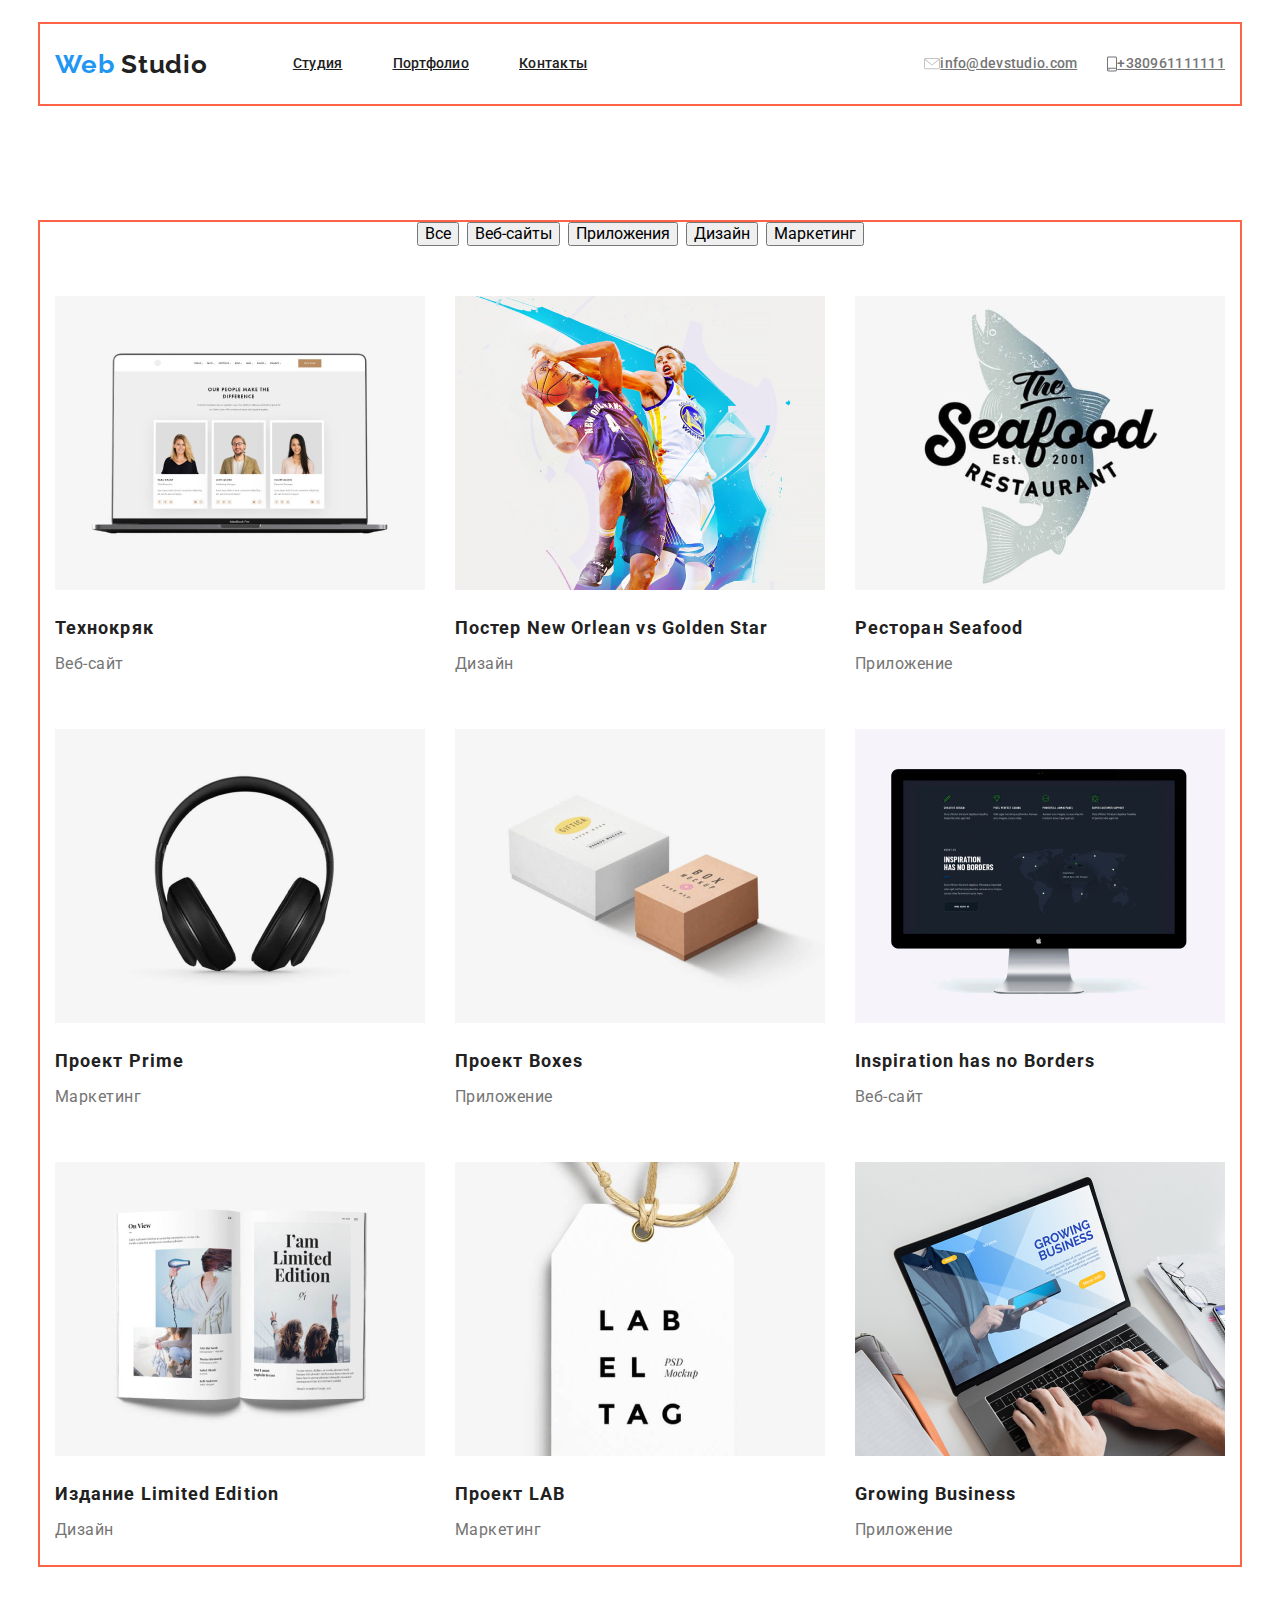
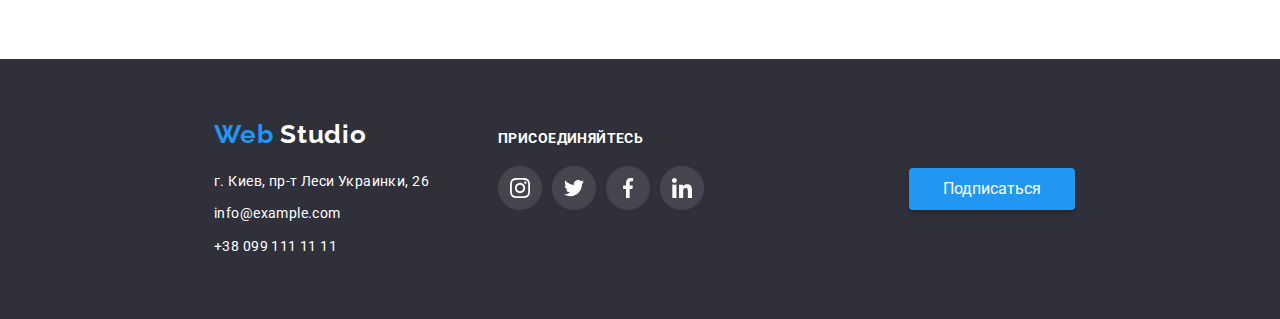
==== commit 6ab813c9: "закончила кнопки,футер" ====
--- a/portfolio.html
+++ b/portfolio.html
@@ -33,7 +33,7 @@
         <ul class="contacts">
           <li class="contacts-item">
             <a class="site-nav-link" href="">
-              <img src="./img/envelope(hover).svg" alt="" />
+              <img src="./img/envelope.svg" alt="" />
               info@devstudio.com
             </a>
           </li>
@@ -51,11 +51,21 @@
         <div class="conteiner">
           <h1 hidden>works</h1>
           <ul class="button-list">
-            <li><button class="button">Все</button></li>
-            <li><button class="button">Веб-сайты</button></li>
-            <li><button class="button">Приложения</button></li>
-            <li><button class="button">Дизайн</button></li>
-            <li><button class="button">Маркетинг</button></li>
+            <li class="button-list-item">
+              <button class="button">Все</button>
+            </li>
+            <li class="button-list-item">
+              <button class="button">Веб-сайты</button>
+            </li>
+            <li class="button-list-item">
+              <button class="button">Приложения</button>
+            </li>
+            <li class="button-list-item">
+              <button class="button">Дизайн</button>
+            </li>
+            <li class="button-list-item">
+              <button class="button">Маркетинг</button>
+            </li>
           </ul>
           <ul class="works">
             <li class="works-list-item">
@@ -109,48 +119,47 @@
     </main>
     <!--футер-->
     <footer class="footer-menu">
-      <div>
+      <div class="address">
         <a href="./index.html" class="logo-footer"><span>Web</span> Studio</a>
 
         <ul class="address-list">
-          <li>
+          <li class="address-list-link">
             <address>
               <a href="https://goo.gl/maps/jAckmCXXSxRVk9CG7" target="_blank"
                 >г. Киев, пр-т Леси Украинки, 26</a
               >
             </address>
           </li>
-          <li>
+          <li class="address-list-link">
             <address>
               <a href="mailto:info@example.com">info@example.com</a>
             </address>
           </li>
-          <li>
+          <li class="address-list-link">
             <address>
               <a href="tel:+380991111111">+38 099 111 11 11</a>
             </address>
           </li>
         </ul>
       </div>
-      <div>
+      <div class="call-list">
         <b class="call">присоединяйтесь</b>
         <ul class="link-list">
-          <li>
-            <a href="" aria-label="link on instagram">instagram</a>
+          <li class="link-list-item">
+            <a href=""><img src="./img/instagram2.svg" alt="" /> </a>
           </li>
-          <li>
-            <a href="" aria-label="link on twitter">twitter</a>
+          <li class="link-list-item">
+            <a href=""><img src="./img/twitter2.svg" alt="" /> </a>
           </li>
-          <li>
-            <a href="" aria-label="link on facebook">facebook</a>
+          <li class="link-list-item">
+            <a href=""><img src="./img/facebook2.svg" alt="" /> </a>
           </li>
-          <li>
-            <a href="" aria-label="link on linkedin">linkedin</a>
+          <li class="link-list-item">
+            <a href=""><img src="./img/linkedin2.svg" alt="" /> </a>
           </li>
         </ul>
       </div>
-      <button class="button secondary">Подписаться</button>
-      <p>2020 | Developed by GoIT Students</p>
+      <button class="button-secondary">Подписаться</button>
     </footer>
   </body>
 </html>
--- a/styles.css
+++ b/styles.css
@@ -78,6 +78,7 @@
   
 }
 .site-nav-link {
+  display: flex;
   padding-top: 32px;
   padding-bottom: 32px;
 }
@@ -257,9 +258,10 @@
 .button-list {
   display: flex;
   justify-content: center; 
-}
-.button-list:not(:last-child) {
-  display: block;
+  margin-top: 0;
+  margin-bottom: 50px;
+}
+.button-list-item:not(:last-child) {
   margin-right: 8px;
 }
 
@@ -309,7 +311,8 @@
 .button {
   color: var(--primary-text-color);
   background-color: var(--title-text-color);
-  display: inline-block;
+  display: block;
+  border-color: transparent;
   text-decoration: none;
   font-family: inherit;
   font-weight: 500;
@@ -322,13 +325,28 @@
   color: var(--primary-bg-color);
   background-color: var(--accent-color);
 }
-.button.primary,
-.button.secondary {
+.button-primary,
+.button-secondary {
   background-color: var(--accent-color);
   color: var(--primary-bg-color);
   border-color: transparent;
-  display: block;
-}
+  box-shadow: 0px 4px 4px rgba(0, 0, 0, 0.15);
+  padding-top: 10px;
+  padding-bottom: 10px;
+  padding-right: 32px;
+  padding-left: 32px;
+  border-radius: 4px;
+  
+}
+.button-secondary {
+ margin-left: auto;
+ margin-right: auto;
+ margin-bottom: auto;
+ margin-top: auto;
+  
+  
+}
+
 
 
 
@@ -358,12 +376,18 @@
 .clients-list a:focus {
   color: var(--accent-color);
 }
+/*footer*/
+
 .footer-menu {
   color: var(--primary-bg-color);
   background-color: #2f303a;
   padding-top: 60px;
   display: flex;
+  align-items: baseline;
   padding-bottom: 60px;
+}
+.link-list {
+  display: flex;
 }
 .link {
   text-decoration: none;
@@ -377,10 +401,7 @@
 .link-list a:focus {
   color: var(--accent-color);
 }
-.link-list {
- display: flex;
- 
-}
+
 
 .address-list a {
   display: block;
@@ -395,10 +416,12 @@
   margin-bottom: 9px;
 }
 .address {
-padding-left: 214px;
-margin-right: 69px;
+  
+  margin-left: 214px;
+  margin-right: 69px;
 }
 .call {
+  
   display: block;
   margin-bottom: 20px;
   font-weight: 700;
@@ -407,8 +430,9 @@
   letter-spacing: 0.03em;
   text-transform: uppercase;
 }
-.button-list {
-  margin-top: 0;
-  margin-bottom: 34px;
-}
-
+.link-list-item:not(:last-child) {
+  margin-right: 10px;
+}
+
+  
+
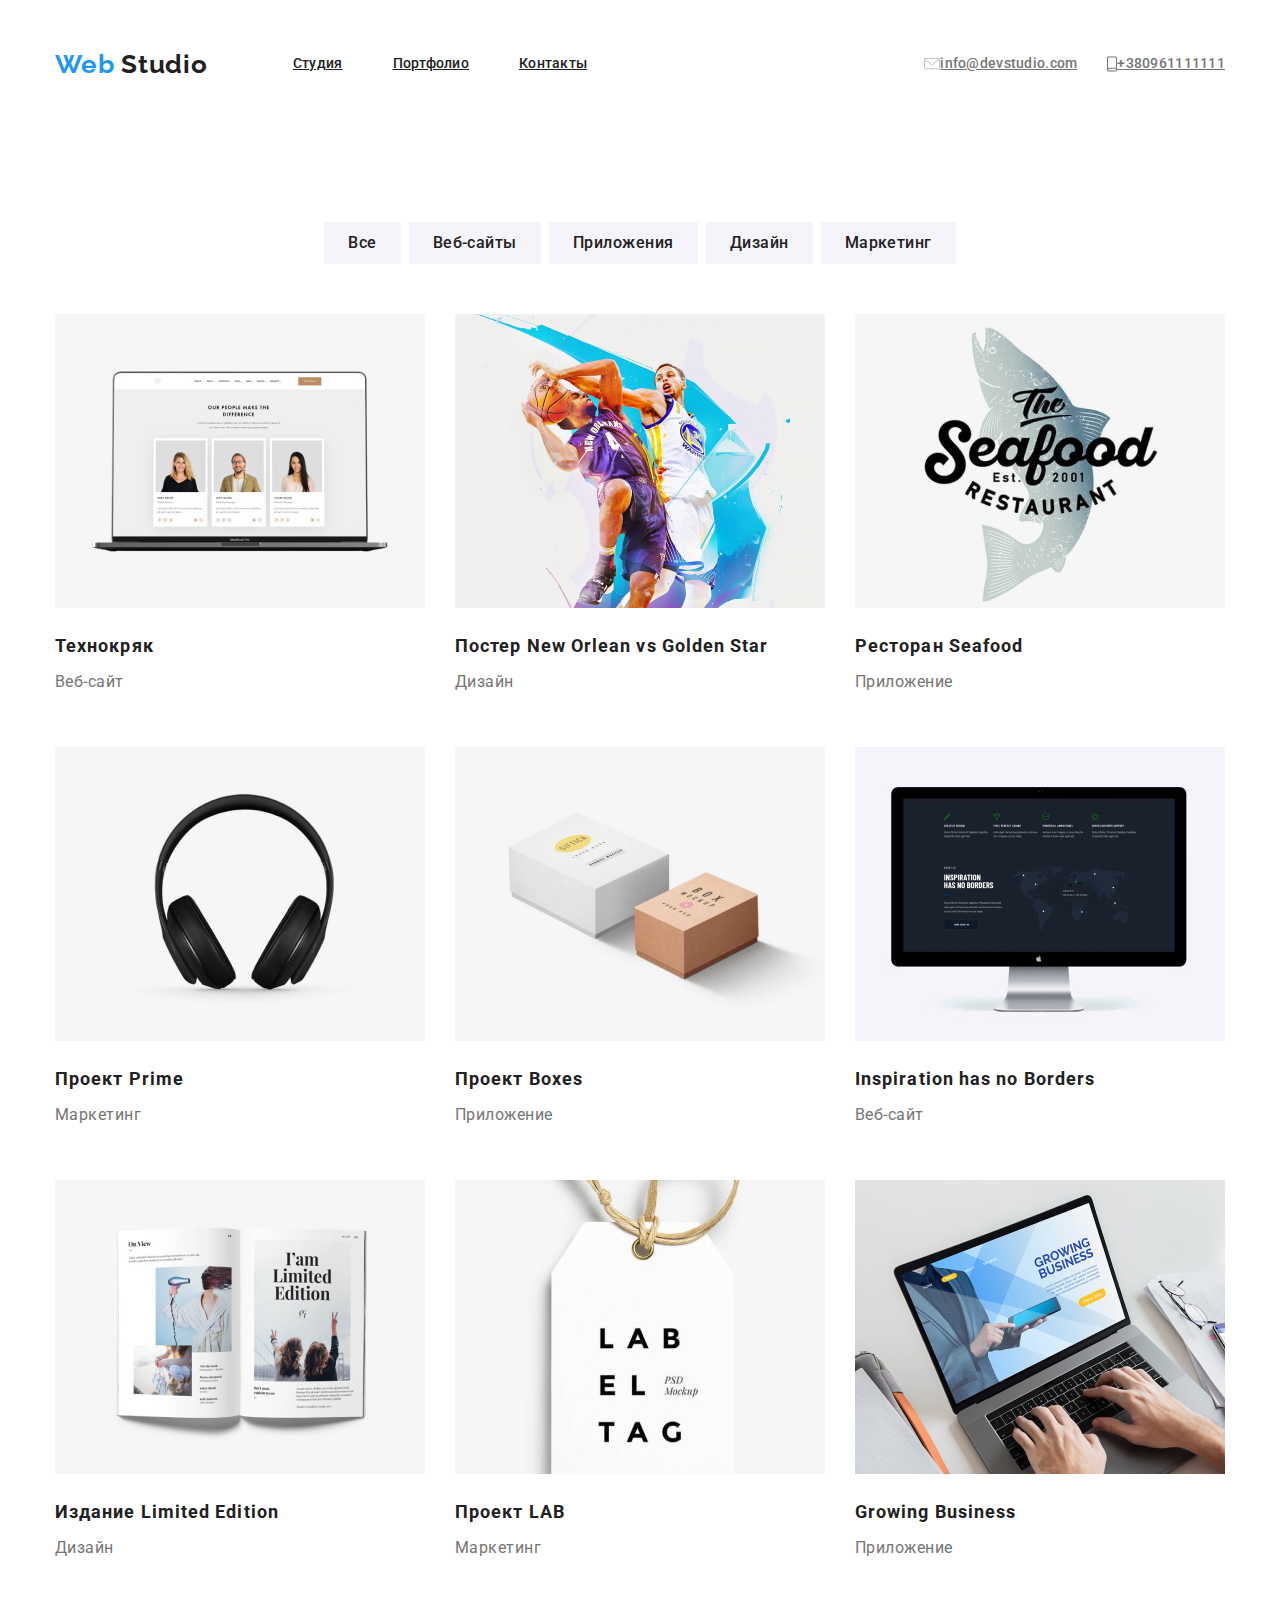
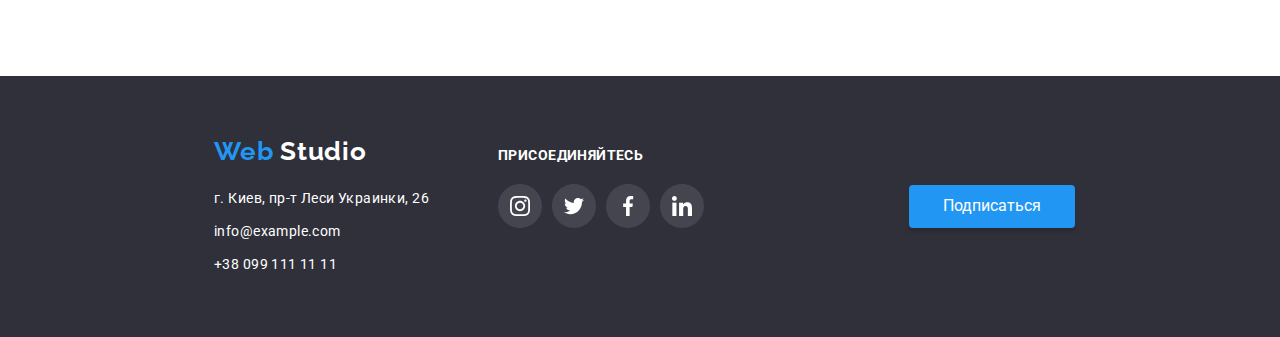
==== commit 5ec524f0: "убрала class="link current"" ====
--- a/portfolio.html
+++ b/portfolio.html
@@ -22,9 +22,7 @@
 
         <ul class="site-nav">
           <li class="item">
-            <a class="site-nav-link" href="./index.html" class="link current"
-              >Студия</a
-            >
+            <a class="site-nav-link" href="./index.html">Студия</a>
           </li>
           <li class="item"><a class="site-nav-link" href="">Портфолио</a></li>
           <li class="item"><a class="site-nav-link" href="">Контакты</a></li>
--- a/styles.css
+++ b/styles.css
@@ -44,11 +44,9 @@
 }
 img {
   display: block;
-  
 }
 a {
   display: block;
-  
 }
 /*.link-list-item {
   width: 170px;
@@ -61,7 +59,7 @@
   padding-left: 15px;
   padding-right: 15px;
   width: 1200px;
-  outline: 2px solid tomato;
+  /*outline: 2px solid tomato;*/
 }
 /*.conteiner contacts {
   display: flex;
@@ -74,8 +72,7 @@
   letter-spacing: 0.02em;
 }
 .site-nav {
-  display: flex; 
-  
+  display: flex;
 }
 .site-nav-link {
   display: flex;
@@ -97,13 +94,12 @@
   letter-spacing: 0.02em;
 }
 .contacts {
-  display: flex; 
+  display: flex;
   margin-left: auto;
 }
 .contacts .contacts-item:not(:last-child) {
   margin-right: 30px;
 }
-
 
 .site-nav a:hover,
 .site-nav a:focus {
@@ -144,7 +140,7 @@
   padding-bottom: 94px;
 }
 .section-team {
-  background-color: #F5F4FA;
+  background-color: #f5f4fa;
   padding-top: 94px;
   padding-bottom: 94px;
 }
@@ -201,7 +197,6 @@
   display: flex;
   flex-wrap: wrap;
 }
-
 
 .title {
   margin-top: 30px;
@@ -252,19 +247,18 @@
 .works-list-item:nth-child(3n) {
   margin-right: 0;
 }
-.works-list-item:nth-last-child(-n+3) {
+.works-list-item:nth-last-child(-n + 3) {
   margin-bottom: 0;
 }
 .button-list {
   display: flex;
-  justify-content: center; 
+  justify-content: center;
   margin-top: 0;
   margin-bottom: 50px;
 }
 .button-list-item:not(:last-child) {
   margin-right: 8px;
 }
-
 
 .title-name {
   margin-top: 0;
@@ -307,11 +301,15 @@
 .item-link:not(:last-child) {
   margin-right: 22px;
 }
-}
+
 .button {
   color: var(--primary-text-color);
-  background-color: var(--title-text-color);
-  display: block;
+  background-color: #f5f4fa;
+  display: block;
+  padding-left: 22px;
+  padding-right: 22px;
+  padding-bottom: 6px;
+  padding-top: 6px;
   border-color: transparent;
   text-decoration: none;
   font-family: inherit;
@@ -320,6 +318,7 @@
   line-height: 26px;
   letter-spacing: 0.03em;
 }
+
 .button:hover,
 .button:focus {
   color: var(--primary-bg-color);
@@ -336,19 +335,13 @@
   padding-right: 32px;
   padding-left: 32px;
   border-radius: 4px;
-  
 }
 .button-secondary {
- margin-left: auto;
- margin-right: auto;
- margin-bottom: auto;
- margin-top: auto;
-  
-  
-}
-
-
-
+  margin-left: auto;
+  margin-right: auto;
+  margin-bottom: auto;
+  margin-top: auto;
+}
 
 .clients-list {
   justify-content: center;
@@ -356,7 +349,7 @@
 .clients-list-item {
   width: 170px;
   height: 90px;
-  border: 1px solid #AFB1B8;
+  border: 1px solid #afb1b8;
   display: flex;
   justify-content: center;
   align-items: center;
@@ -365,7 +358,6 @@
   margin-right: 30px;
 }
 
-}
 .team-list a,
 .clients-list a {
   color: var(--title-text-color);
@@ -402,7 +394,6 @@
   color: var(--accent-color);
 }
 
-
 .address-list a {
   display: block;
   font-weight: 400;
@@ -416,12 +407,10 @@
   margin-bottom: 9px;
 }
 .address {
-  
   margin-left: 214px;
   margin-right: 69px;
 }
 .call {
-  
   display: block;
   margin-bottom: 20px;
   font-weight: 700;
@@ -433,6 +422,3 @@
 .link-list-item:not(:last-child) {
   margin-right: 10px;
 }
-
-  
-
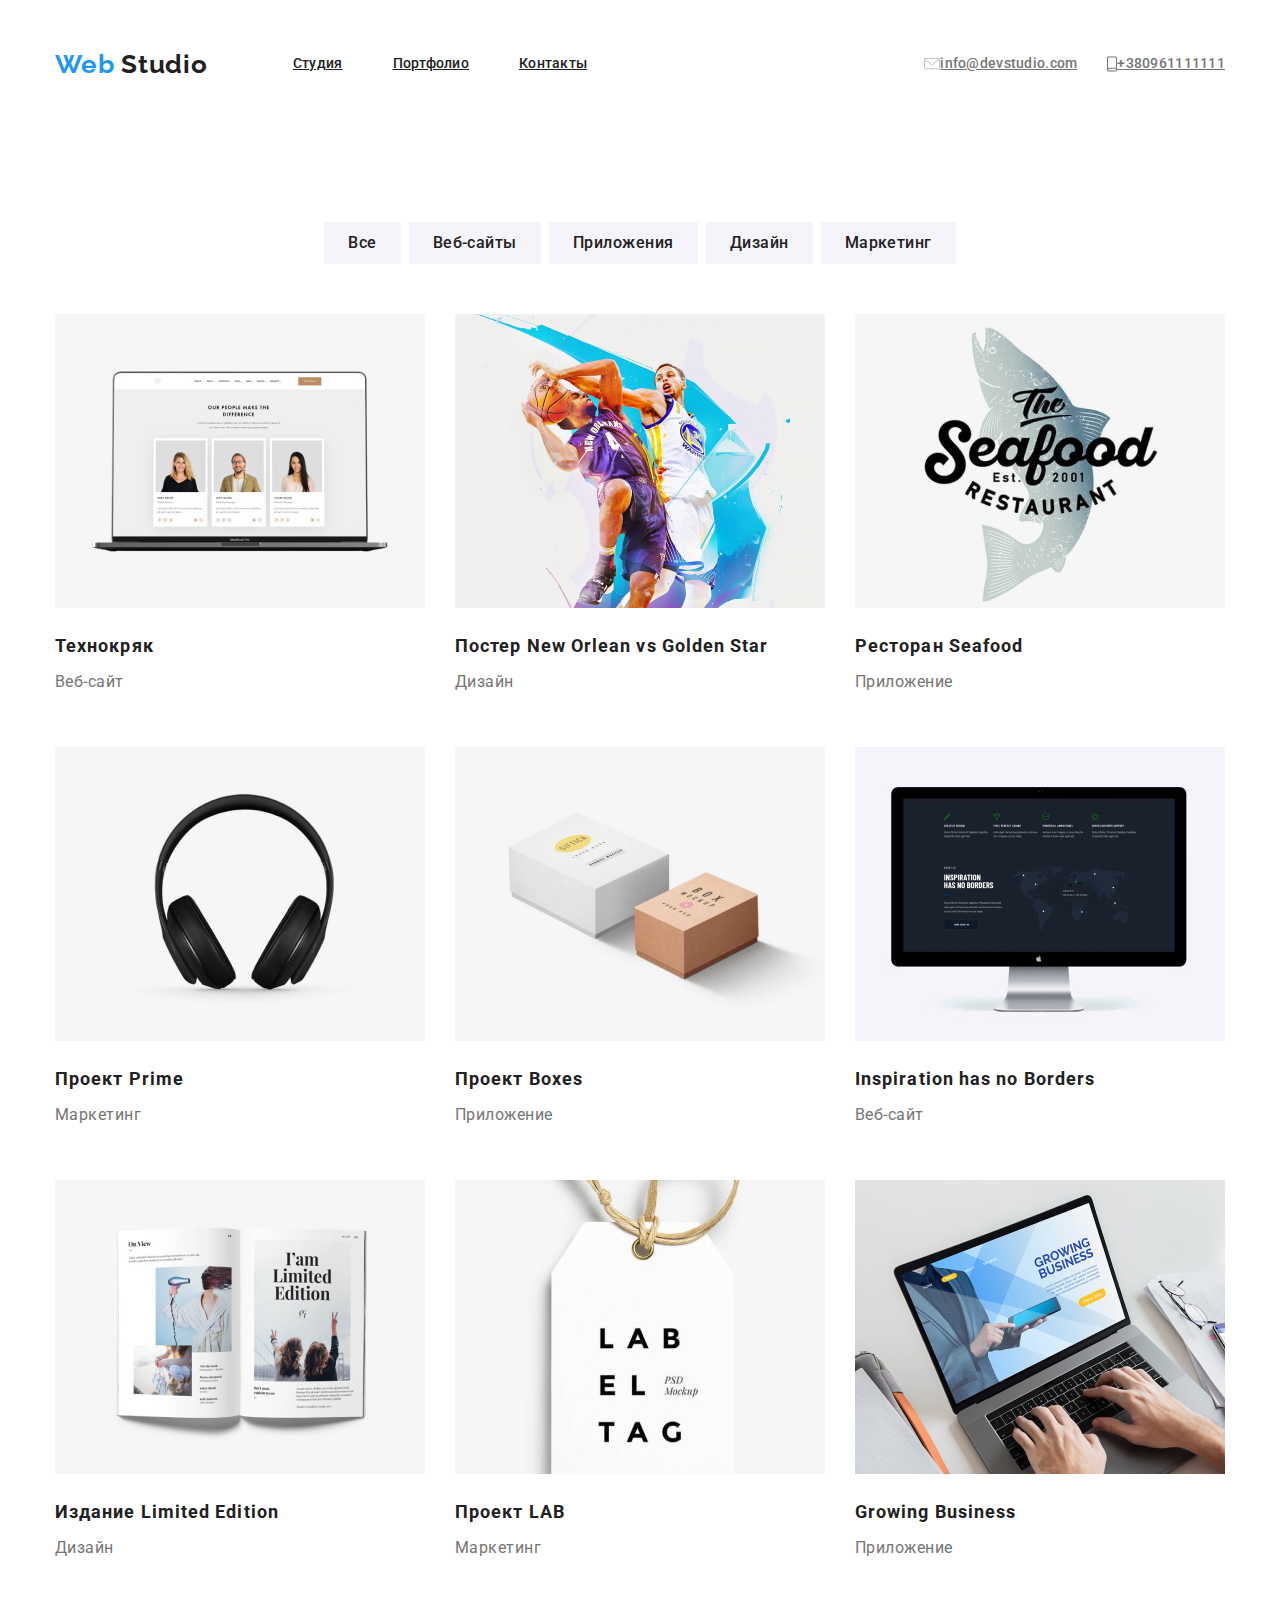
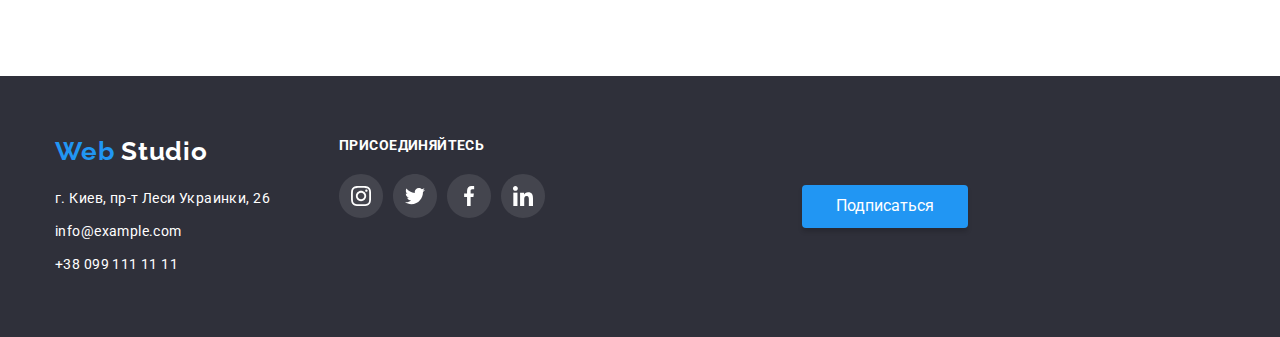
==== commit 5c61c01f: "вертикальные марджины на крайних элементах убрала,картинки в "преимущества" по центру, в футере доба" ====
--- a/portfolio.html
+++ b/portfolio.html
@@ -117,47 +117,55 @@
     </main>
     <!--футер-->
     <footer class="footer-menu">
-      <div class="address">
-        <a href="./index.html" class="logo-footer"><span>Web</span> Studio</a>
+      <div class="conteiner">
+        <div class="class">
+          <div class="address">
+            <a href="./index.html" class="logo-footer"
+              ><span>Web</span> Studio</a
+            >
 
-        <ul class="address-list">
-          <li class="address-list-link">
-            <address>
-              <a href="https://goo.gl/maps/jAckmCXXSxRVk9CG7" target="_blank"
-                >г. Киев, пр-т Леси Украинки, 26</a
-              >
-            </address>
-          </li>
-          <li class="address-list-link">
-            <address>
-              <a href="mailto:info@example.com">info@example.com</a>
-            </address>
-          </li>
-          <li class="address-list-link">
-            <address>
-              <a href="tel:+380991111111">+38 099 111 11 11</a>
-            </address>
-          </li>
-        </ul>
+            <ul class="address-list">
+              <li class="address-list-link">
+                <address>
+                  <a
+                    href="https://goo.gl/maps/jAckmCXXSxRVk9CG7"
+                    target="_blank"
+                    >г. Киев, пр-т Леси Украинки, 26</a
+                  >
+                </address>
+              </li>
+              <li class="address-list-link">
+                <address>
+                  <a href="mailto:info@example.com">info@example.com</a>
+                </address>
+              </li>
+              <li class="address-list-link">
+                <address>
+                  <a href="tel:+380991111111">+38 099 111 11 11</a>
+                </address>
+              </li>
+            </ul>
+          </div>
+          <div class="call-list">
+            <b class="call">присоединяйтесь</b>
+            <ul class="link-list">
+              <li class="link-list-item">
+                <a href=""><img src="./img/instagram2.svg" alt="" /> </a>
+              </li>
+              <li class="link-list-item">
+                <a href=""><img src="./img/twitter2.svg" alt="" /> </a>
+              </li>
+              <li class="link-list-item">
+                <a href=""><img src="./img/facebook2.svg" alt="" /> </a>
+              </li>
+              <li class="link-list-item">
+                <a href=""><img src="./img/linkedin2.svg" alt="" /> </a>
+              </li>
+            </ul>
+          </div>
+          <button class="button-secondary">Подписаться</button>
+        </div>
       </div>
-      <div class="call-list">
-        <b class="call">присоединяйтесь</b>
-        <ul class="link-list">
-          <li class="link-list-item">
-            <a href=""><img src="./img/instagram2.svg" alt="" /> </a>
-          </li>
-          <li class="link-list-item">
-            <a href=""><img src="./img/twitter2.svg" alt="" /> </a>
-          </li>
-          <li class="link-list-item">
-            <a href=""><img src="./img/facebook2.svg" alt="" /> </a>
-          </li>
-          <li class="link-list-item">
-            <a href=""><img src="./img/linkedin2.svg" alt="" /> </a>
-          </li>
-        </ul>
-      </div>
-      <button class="button-secondary">Подписаться</button>
     </footer>
   </body>
 </html>
--- a/styles.css
+++ b/styles.css
@@ -178,6 +178,12 @@
 .feature-list-item {
   width: 270px;
 }
+.image {
+  height: 120px;
+  display: flex;
+  background-color: #f5f4fa;
+  justify-content: center;
+}
 .works-list {
   display: flex;
 }
@@ -190,6 +196,7 @@
 .team-list-items:not(:last-child) {
   margin-right: 30px;
 }
+
 .clients-list {
   display: flex;
 }
@@ -295,7 +302,7 @@
 .titel-item-link {
   display: flex;
   justify-content: center;
-  margin-bottom: 24px;
+  margin-bottom: 0;
 }
 
 .item-link:not(:last-child) {
@@ -375,7 +382,7 @@
   background-color: #2f303a;
   padding-top: 60px;
   display: flex;
-  align-items: baseline;
+
   padding-bottom: 60px;
 }
 .link-list {
@@ -407,11 +414,14 @@
   margin-bottom: 9px;
 }
 .address {
-  margin-left: 214px;
   margin-right: 69px;
 }
+.class {
+  display: flex;
+  justify-content: baseline;
+}
 .call {
-  display: block;
+  display: inline-block;
   margin-bottom: 20px;
   font-weight: 700;
   font-size: 14px;
